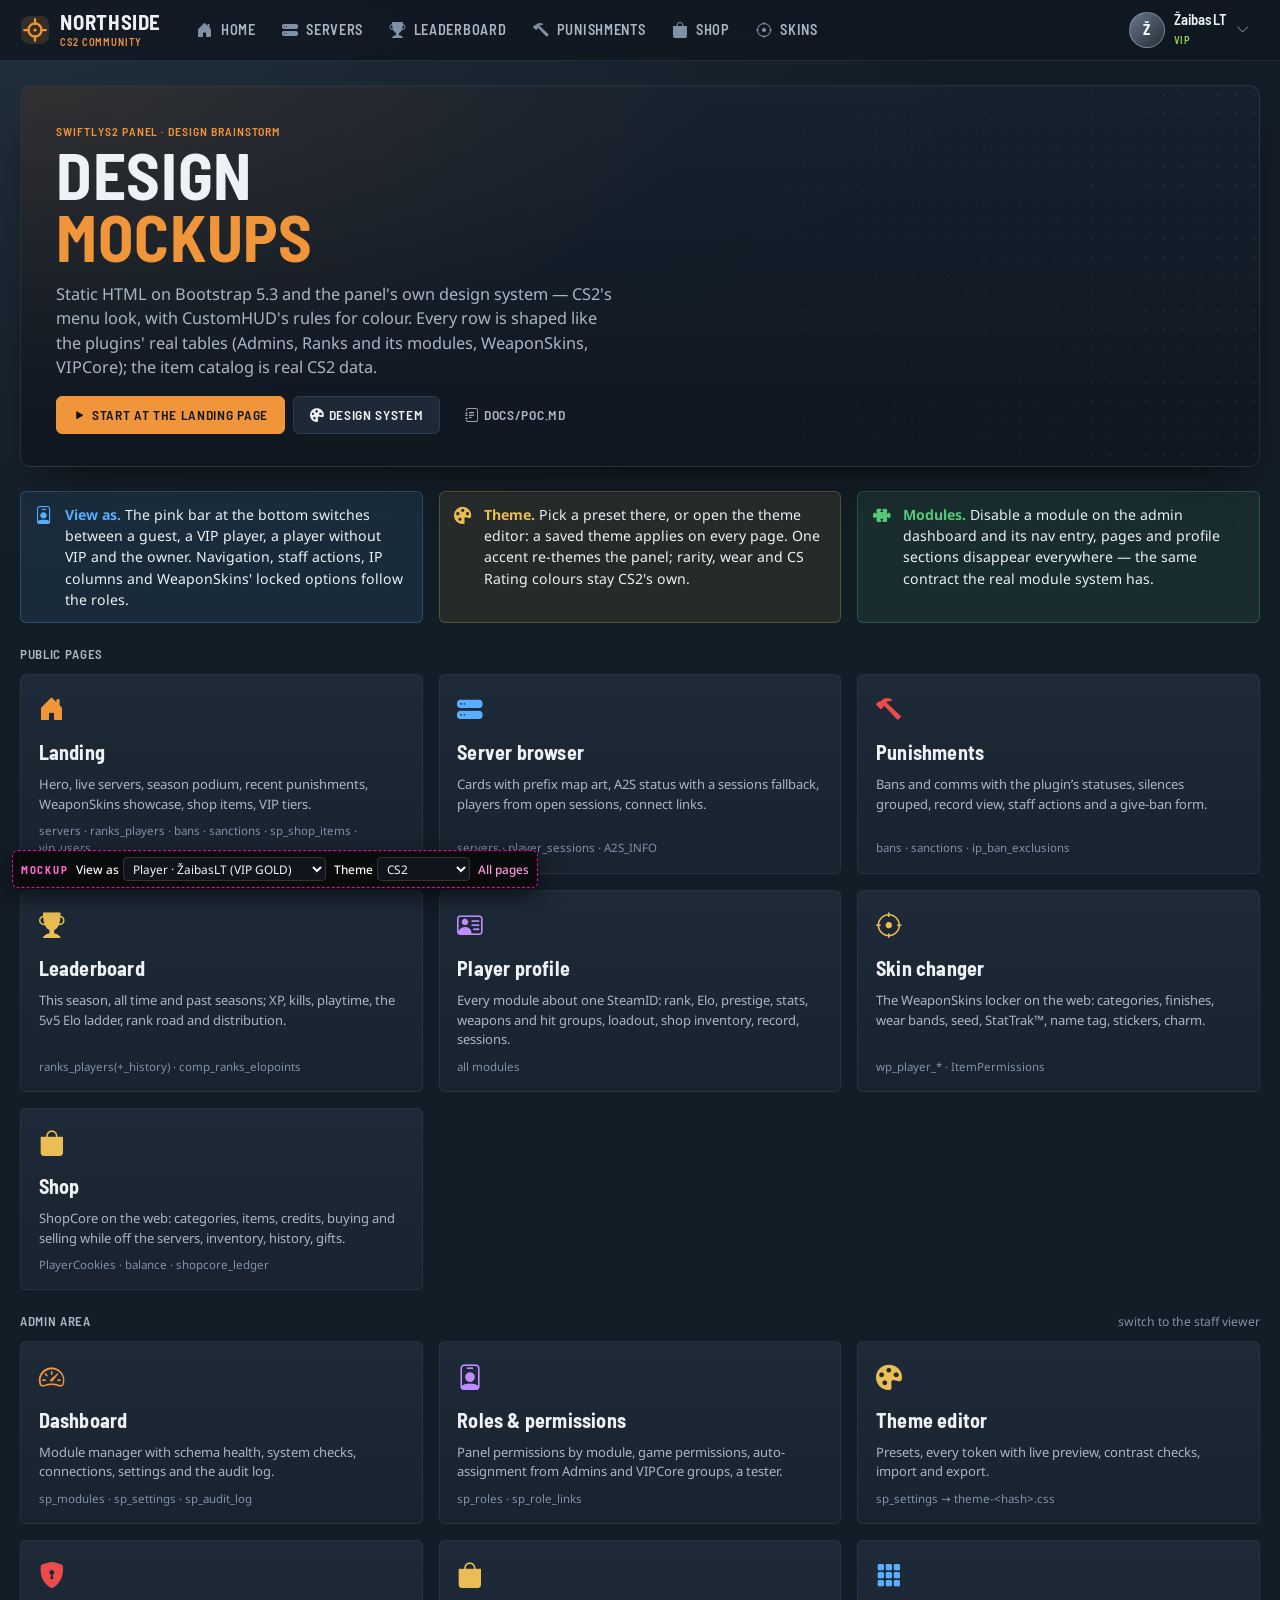
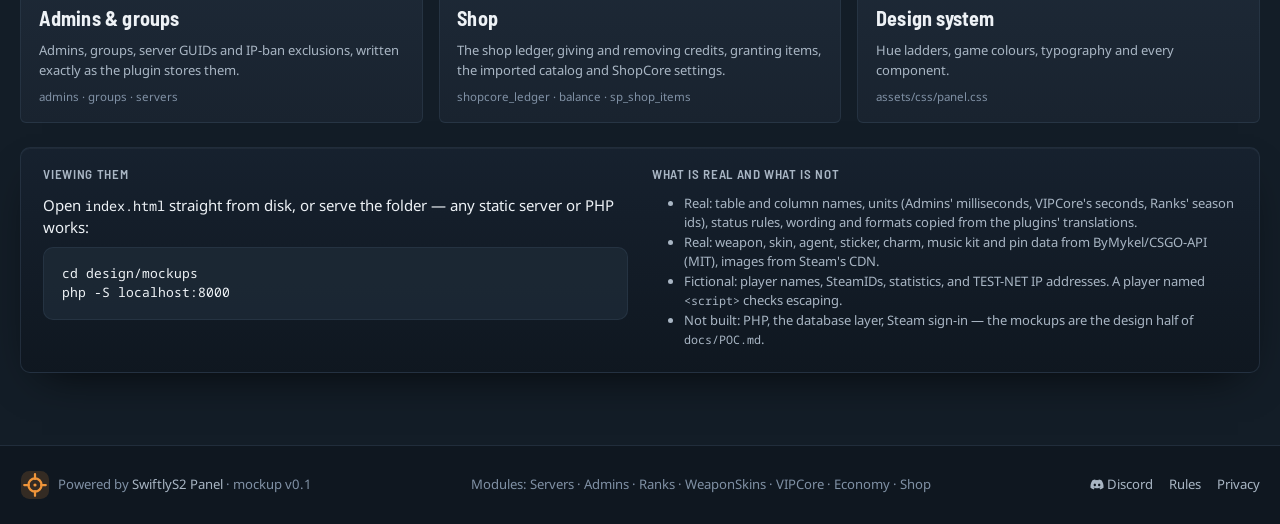
==== design/mockups/index.html @ b74ea163 "feat: Initial design mockup" ====
<!doctype html>
<html lang="en" data-bs-theme="dark">
<head>
  <meta charset="utf-8">
  <meta name="viewport" content="width=device-width, initial-scale=1">
  <title>SwiftlyS2 Panel · design mockups</title>
  <link rel="stylesheet" href="assets/vendor/bootstrap/bootstrap.min.css">
  <link rel="stylesheet" href="assets/vendor/bootstrap-icons/bootstrap-icons.min.css">
  <link rel="stylesheet" href="assets/css/fonts.css">
  <link rel="stylesheet" href="assets/css/panel.css">
  <script src="assets/js/sample-data.js"></script>
  <script src="assets/js/panel.js"></script>
  <style>
    .page-card { display: flex; flex-direction: column; gap: .5rem; height: 100%; padding: 1rem 1.1rem; text-align: left; cursor: pointer; }
    .page-card .bi-lg { font-size: 1.6rem; color: var(--hue); }
    .page-card .src { margin-top: auto; }
  </style>
</head>
<body>
<div id="sp-top"></div>

<main class="sp-container py-4">
  <section class="sp-hero mb-4">
    <span class="sp-eyebrow">SwiftlyS2 Panel · design brainstorm</span>
    <h1 class="sp-hero-title">Design<br><span class="accent">mockups</span></h1>
    <p class="sp-hero-lead">Static HTML on Bootstrap 5.3 and the panel's own design system — CS2's menu look, with CustomHUD's rules for colour.
      Every row is shaped like the plugins' real tables (Admins, Ranks and its modules, WeaponSkins, VIPCore); the item catalog is real CS2 data.</p>
    <div class="d-flex flex-wrap gap-2 mt-3">
      <a class="btn btn-solid" href="landing.html"><i class="bi bi-play-fill me-1"></i>Start at the landing page</a>
      <a class="btn btn-sp" href="design-system.html"><i class="bi bi-palette-fill me-1"></i>Design system</a>
      <a class="btn btn-ghost" href="../../docs/POC.md"><i class="bi bi-journal-text me-1"></i>docs/POC.md</a>
    </div>
  </section>

  <div class="row g-3 mb-4">
    <div class="col-lg-4"><div class="sp-callout h-100"><i class="bi bi-person-badge"></i><div><strong>View as.</strong> The pink bar at the bottom switches between a guest, a VIP player,
      a player without VIP and the owner. Navigation, staff actions, IP columns and WeaponSkins' locked options follow the roles.</div></div></div>
    <div class="col-lg-4"><div class="sp-callout tone-gold h-100"><i class="bi bi-palette-fill"></i><div><strong>Theme.</strong> Pick a preset there, or open the theme editor:
      a saved theme applies on every page. One accent re-themes the panel; rarity, wear and CS Rating colours stay CS2's own.</div></div></div>
    <div class="col-lg-4"><div class="sp-callout tone-success h-100"><i class="bi bi-puzzle-fill"></i><div><strong>Modules.</strong> Disable a module on the admin dashboard and its nav entry,
      pages and profile sections disappear everywhere — the same contract the real module system has.</div></div></div>
  </div>

  <h2 class="sp-section-title">Public pages</h2>
  <div class="row g-3 mb-4" id="public"></div>
  <h2 class="sp-section-title">Admin area <small>switch to the staff viewer</small></h2>
  <div class="row g-3 mb-4" id="admin"></div>

  <section class="sp-shell">
    <div class="sp-shell-body row g-4">
      <div class="col-lg-6"><h2 class="sp-section-title">Viewing them</h2>
        <p class="mb-2">Open <span class="mono">index.html</span> straight from disk, or serve the folder — any static server or PHP works:</p>
        <div class="sp-panel mono fs-7">cd design/mockups<br>php -S localhost:8000</div></div>
      <div class="col-lg-6"><h2 class="sp-section-title">What is real and what is not</h2>
        <ul class="fs-7 text-muted2 mb-0">
          <li>Real: table and column names, units (Admins' milliseconds, VIPCore's seconds, Ranks' season ids), status rules, wording and formats copied from the plugins' translations.</li>
          <li>Real: weapon, skin, agent, sticker, charm, music kit and pin data from ByMykel/CSGO-API (MIT), images from Steam's CDN.</li>
          <li>Fictional: player names, SteamIDs, statistics, and TEST-NET IP addresses. A player named <span class="mono">&lt;script&gt;</span> checks escaping.</li>
          <li>Not built: PHP, the database layer, Steam sign-in — the mockups are the design half of <span class="mono">docs/POC.md</span>.</li>
        </ul></div>
    </div>
  </section>
</main>

<div id="sp-foot"></div>
<script src="assets/vendor/bootstrap/bootstrap.bundle.min.js"></script>
<script>
(() => {
  SP.layout('');
  const { html, mount } = SP;
  const card = ([href, icon, tone, title, text, src]) => html`<div class="col-md-6 col-xl-4"><a class="sp-tile page-card ${tone}" href="${href}">
    <i class="bi bi-${icon} bi-lg"></i><span class="sp-display fs-5">${title}</span><span class="fs-7 text-muted2">${text}</span>
    <span class="src fs-8 text-faint">${src}</span></a></div>`;
  mount('#public', [
    ['landing.html', 'house-door-fill', 'tone-accent', 'Landing', 'Hero, live servers, season podium, recent punishments, WeaponSkins showcase, shop items, VIP tiers.', 'servers · ranks_players · bans · sanctions · sp_shop_items · vip_users'],
    ['servers.html', 'hdd-stack-fill', 'tone-info', 'Server browser', 'Cards with prefix map art, A2S status with a sessions fallback, players from open sessions, connect links.', 'servers · player_sessions · A2S_INFO'],
    ['punishments.html', 'hammer', 'tone-danger', 'Punishments', 'Bans and comms with the plugin\u2019s statuses, silences grouped, record view, staff actions and a give-ban form.', 'bans · sanctions · ip_ban_exclusions'],
    ['leaderboard.html', 'trophy-fill', 'tone-gold', 'Leaderboard', 'This season, all time and past seasons; XP, kills, playtime, the 5v5 Elo ladder, rank road and distribution.', 'ranks_players(+_history) · comp_ranks_elopoints'],
    ['profile.html', 'person-vcard', 'tone-legend', 'Player profile', 'Every module about one SteamID: rank, Elo, prestige, stats, weapons and hit groups, loadout, shop inventory, record, sessions.', 'all modules'],
    ['skins.html', 'crosshair', 'tone-t', 'Skin changer', 'The WeaponSkins locker on the web: categories, finishes, wear bands, seed, StatTrak™, name tag, stickers, charm.', 'wp_player_* · ItemPermissions'],
    ['shop.html', 'bag-fill', 'tone-gold', 'Shop', 'ShopCore on the web: categories, items, credits, buying and selling while off the servers, inventory, history, gifts.', 'PlayerCookies · balance · shopcore_ledger'],
  ].map(card));
  mount('#admin', [
    ['admin.html', 'speedometer2', 'tone-accent', 'Dashboard', 'Module manager with schema health, system checks, connections, settings and the audit log.', 'sp_modules · sp_settings · sp_audit_log'],
    ['admin-roles.html', 'person-badge', 'tone-legend', 'Roles & permissions', 'Panel permissions by module, game permissions, auto-assignment from Admins and VIPCore groups, a tester.', 'sp_roles · sp_role_links'],
    ['admin-theme.html', 'palette-fill', 'tone-gold', 'Theme editor', 'Presets, every token with live preview, contrast checks, import and export.', 'sp_settings → theme-<hash>.css'],
    ['admin-admins.html', 'shield-lock-fill', 'tone-danger', 'Admins & groups', 'Admins, groups, server GUIDs and IP-ban exclusions, written exactly as the plugin stores them.', 'admins · groups · servers'],
    ['admin-shop.html', 'bag-fill', 'tone-gold', 'Shop', 'The shop ledger, giving and removing credits, granting items, the imported catalog and ShopCore settings.', 'shopcore_ledger · balance · sp_shop_items'],
    ['design-system.html', 'grid-3x3-gap-fill', 'tone-info', 'Design system', 'Hue ladders, game colours, typography and every component.', 'assets/css/panel.css'],
  ].map(card));
})();
</script>
</body>
</html>
---- design/mockups/assets/css/fonts.css ----
/* Self-hosted OFL fonts (licences beside the files). latin + latin-ext only: player names need ą č ę ė į š ų ū ž.
   Noto Sans is the text face CS2's own menus use; Barlow Semi Condensed stands in for its Stratum2. */

@font-face {
  font-family: "Noto Sans Variable";
  font-style: normal;
  font-display: swap;
  font-weight: 100 900;
  src: url("../fonts/noto-sans/noto-sans-latin-ext-wght-normal.woff2") format("woff2-variations");
  unicode-range: U+0100-02BA, U+02BD-02C5, U+02C7-02CC, U+02CE-02D7, U+02DD-02FF, U+0304, U+0308, U+0329, U+1D00-1DBF, U+1E00-1E9F, U+1EF2-1EFF, U+2020, U+20A0-20AB, U+20AD-20C0, U+2113, U+2C60-2C7F, U+A720-A7FF;
}
@font-face {
  font-family: "Noto Sans Variable";
  font-style: normal;
  font-display: swap;
  font-weight: 100 900;
  src: url("../fonts/noto-sans/noto-sans-latin-wght-normal.woff2") format("woff2-variations");
  unicode-range: U+0000-00FF, U+0131, U+0152-0153, U+02BB-02BC, U+02C6, U+02DA, U+02DC, U+0304, U+0308, U+0329, U+2000-206F, U+20AC, U+2122, U+2191, U+2193, U+2212, U+2215, U+FEFF, U+FFFD;
}

@font-face {
  font-family: "Noto Sans Mono Variable";
  font-style: normal;
  font-display: swap;
  font-weight: 100 900;
  src: url("../fonts/noto-sans-mono/noto-sans-mono-latin-ext-wght-normal.woff2") format("woff2-variations");
  unicode-range: U+0100-02BA, U+02BD-02C5, U+02C7-02CC, U+02CE-02D7, U+02DD-02FF, U+0304, U+0308, U+0329, U+1D00-1DBF, U+1E00-1E9F, U+1EF2-1EFF, U+2020, U+20A0-20AB, U+20AD-20C0, U+2113, U+2C60-2C7F, U+A720-A7FF;
}
@font-face {
  font-family: "Noto Sans Mono Variable";
  font-style: normal;
  font-display: swap;
  font-weight: 100 900;
  src: url("../fonts/noto-sans-mono/noto-sans-mono-latin-wght-normal.woff2") format("woff2-variations");
  unicode-range: U+0000-00FF, U+0131, U+0152-0153, U+02BB-02BC, U+02C6, U+02DA, U+02DC, U+0304, U+0308, U+0329, U+2000-206F, U+20AC, U+2122, U+2191, U+2193, U+2212, U+2215, U+FEFF, U+FFFD;
}

@font-face {
  font-family: "Barlow Semi Condensed";
  font-style: normal;
  font-display: swap;
  font-weight: 500;
  src: url("../fonts/barlow-semi-condensed/barlow-semi-condensed-latin-ext-500-normal.woff2") format("woff2");
  unicode-range: U+0100-02BA, U+02BD-02C5, U+02C7-02CC, U+02CE-02D7, U+02DD-02FF, U+0304, U+0308, U+0329, U+1D00-1DBF, U+1E00-1E9F, U+1EF2-1EFF, U+2020, U+20A0-20AB, U+20AD-20C0, U+2113, U+2C60-2C7F, U+A720-A7FF;
}
@font-face {
  font-family: "Barlow Semi Condensed";
  font-style: normal;
  font-display: swap;
  font-weight: 500;
  src: url("../fonts/barlow-semi-condensed/barlow-semi-condensed-latin-500-normal.woff2") format("woff2");
  unicode-range: U+0000-00FF, U+0131, U+0152-0153, U+02BB-02BC, U+02C6, U+02DA, U+02DC, U+0304, U+0308, U+0329, U+2000-206F, U+20AC, U+2122, U+2191, U+2193, U+2212, U+2215, U+FEFF, U+FFFD;
}
@font-face {
  font-family: "Barlow Semi Condensed";
  font-style: normal;
  font-display: swap;
  font-weight: 600;
  src: url("../fonts/barlow-semi-condensed/barlow-semi-condensed-latin-ext-600-normal.woff2") format("woff2");
  unicode-range: U+0100-02BA, U+02BD-02C5, U+02C7-02CC, U+02CE-02D7, U+02DD-02FF, U+0304, U+0308, U+0329, U+1D00-1DBF, U+1E00-1E9F, U+1EF2-1EFF, U+2020, U+20A0-20AB, U+20AD-20C0, U+2113, U+2C60-2C7F, U+A720-A7FF;
}
@font-face {
  font-family: "Barlow Semi Condensed";
  font-style: normal;
  font-display: swap;
  font-weight: 600;
  src: url("../fonts/barlow-semi-condensed/barlow-semi-condensed-latin-600-normal.woff2") format("woff2");
  unicode-range: U+0000-00FF, U+0131, U+0152-0153, U+02BB-02BC, U+02C6, U+02DA, U+02DC, U+0304, U+0308, U+0329, U+2000-206F, U+20AC, U+2122, U+2191, U+2193, U+2212, U+2215, U+FEFF, U+FFFD;
}
@font-face {
  font-family: "Barlow Semi Condensed";
  font-style: normal;
  font-display: swap;
  font-weight: 700;
  src: url("../fonts/barlow-semi-condensed/barlow-semi-condensed-latin-ext-700-normal.woff2") format("woff2");
  unicode-range: U+0100-02BA, U+02BD-02C5, U+02C7-02CC, U+02CE-02D7, U+02DD-02FF, U+0304, U+0308, U+0329, U+1D00-1DBF, U+1E00-1E9F, U+1EF2-1EFF, U+2020, U+20A0-20AB, U+20AD-20C0, U+2113, U+2C60-2C7F, U+A720-A7FF;
}
@font-face {
  font-family: "Barlow Semi Condensed";
  font-style: normal;
  font-display: swap;
  font-weight: 700;
  src: url("../fonts/barlow-semi-condensed/barlow-semi-condensed-latin-700-normal.woff2") format("woff2");
  unicode-range: U+0000-00FF, U+0131, U+0152-0153, U+02BB-02BC, U+02C6, U+02DA, U+02DC, U+0304, U+0308, U+0329, U+2000-206F, U+20AC, U+2122, U+2191, U+2193, U+2212, U+2215, U+FEFF, U+FFFD;
}
@font-face {
  font-family: "Barlow Semi Condensed";
  font-style: italic;
  font-display: swap;
  font-weight: 700;
  src: url("../fonts/barlow-semi-condensed/barlow-semi-condensed-latin-ext-700-italic.woff2") format("woff2");
  unicode-range: U+0100-02BA, U+02BD-02C5, U+02C7-02CC, U+02CE-02D7, U+02DD-02FF, U+0304, U+0308, U+0329, U+1D00-1DBF, U+1E00-1E9F, U+1EF2-1EFF, U+2020, U+20A0-20AB, U+20AD-20C0, U+2113, U+2C60-2C7F, U+A720-A7FF;
}
@font-face {
  font-family: "Barlow Semi Condensed";
  font-style: italic;
  font-display: swap;
  font-weight: 700;
  src: url("../fonts/barlow-semi-condensed/barlow-semi-condensed-latin-700-italic.woff2") format("woff2");
  unicode-range: U+0000-00FF, U+0131, U+0152-0153, U+02BB-02BC, U+02C6, U+02DA, U+02DC, U+0304, U+0308, U+0329, U+2000-206F, U+20AC, U+2122, U+2191, U+2193, U+2212, U+2215, U+FEFF, U+FFFD;
}
---- design/mockups/assets/css/panel.css ----
/*
 * SwiftlyS2 Panel - design system.
 *
 * CS2's main-menu look on the web: slate-blue surfaces, white-on-dark text, softly rounded corners,
 * uppercase only where CS2 uses it (titles, tabs, buttons, tags). Default colours are CS2's own, read
 * from its Panorama stylesheet (csgostyles: backgroundGradient, item tiles, team, rarity, CS Rating);
 * the structure - one accent, one job per hue, fills that stay dim - is CustomHUD's.
 * The theme editor writes ONLY the "hue" and "surface" tokens below; every ladder step
 * (Half / Dim / Soft / Wash / Fade) is derived with color-mix(), so one colour re-themes the panel.
 * Components draw from a local --hue, which tone classes (.tone-*, .r-1..10) set.
 */

/* =========================================================================================
   1. Tokens
   ========================================================================================= */
:root {
  color-scheme: dark;

  /* Hues. Accent = interaction (selection, the active entry, your own pick). */
  --sp-accent: #f0953a;        /* Counter-Strike orange */
  --sp-accent-strong: #ffbd7a;
  --sp-on-accent: #10171f;
  --sp-gold: #eabe54;          /* values, prices, the leader */
  --sp-gold-deep: #c99a3a;
  --sp-info: #5aaeff;          /* counters, share meters */
  --sp-info-strong: #8cc4ff;
  --sp-success: #57c97a;
  --sp-success-strong: #8fe0a8;
  --sp-caution: #f2d43a;
  --sp-danger: #eb4b4b;
  --sp-danger-strong: #ff8f8f;
  --sp-ct: #96c8fa;            /* CS2 ct-color */
  --sp-t: #eabe54;             /* CS2 t-color */
  --sp-legend: #c08cff;        /* a tier above gold */

  /* Surfaces: CS2's slate blue - its menu gradient #14202b-#1e2d3d and item tiles #1e2a38-#19232f. */
  --sp-bg: #131d27;
  --sp-surface: #0f1720;
  --sp-surface-raised: #172230;
  --sp-surface-row: #1d2936;
  --sp-surface-hover: #263649;
  --sp-edge: #2e3d4e;
  --sp-tile: #1e2a38;
  --sp-tile-deep: #19232f;
  --sp-tile-hover: #27364a;
  --sp-shell-opacity: 88%;

  /* Text. Ink is dark text on a solid hue. */
  --sp-text: #eef2f6;
  --sp-text-muted: #a9b6c4;
  --sp-text-faint: #8091a5;
  --sp-text-ink: #10171f;

  /* Game data - CS2's own colours. Editable, but presets never change them. */
  --sp-rarity-1: #b0c3d9;  --sp-rarity-2: #5e98d9;  --sp-rarity-3: #4b69ff;  --sp-rarity-4: #8847ff;
  --sp-rarity-5: #d32ce6;  --sp-rarity-6: #eb4b4b;  --sp-rarity-7: #e4ae39;  --sp-rarity-8: #cf6a32;
  --sp-rarity-9: #ffd700;  --sp-rarity-10: #4c9952;
  --sp-wear-fn: #3fdc5a;  --sp-wear-mw: #a6dfa6;  --sp-wear-ft: #f2d43a;  --sp-wear-ww: #f5973a;  --sp-wear-bs: #ff7a72;
  --sp-rating-0: #b0c3d9;  --sp-rating-1: #8cc6ff;  --sp-rating-2: #6a7dff;  --sp-rating-3: #c166ff;
  --sp-rating-4: #f03cff;  --sp-rating-5: #eb4b4b;  --sp-rating-6: #ffd700;
  --sp-level-1: #eeeeee;  --sp-level-2: #1ce400;  --sp-level-4: #ffc800;  --sp-level-8: #ff6309;  --sp-level-10: #fe1f00;
  --sp-map-awp: #10495a;  --sp-map-awp-deep: #0b141d;  --sp-map-aim: #5a1a1a;  --sp-map-aim-deep: #120b0d;
  --sp-map-surf: #3a1f63; --sp-map-surf-deep: #0d0b14;  --sp-map-other: #4a3215; --sp-map-other-deep: #0e0c0a;

  /* Shape, type, motion. The theme editor's radius slider moves --sp-radius and --sp-radius-lg; the rest follow. */
  --sp-radius: 6px;
  --sp-radius-lg: 10px;
  --sp-radius-sm: calc(var(--sp-radius) * .67);
  --sp-radius-pill: calc(var(--sp-radius) * 99);
  /* CS2 sets its UI text in Noto Sans; Barlow Semi Condensed stands in for Stratum2, which is not redistributable. */
  --sp-font-body: "Noto Sans Variable", "Noto Sans", system-ui, -apple-system, "Segoe UI", Roboto, Arial, sans-serif;
  --sp-font-display: "Barlow Semi Condensed", "Noto Sans Variable", "Arial Narrow", system-ui, sans-serif;
  --sp-font-mono: "Noto Sans Mono Variable", ui-monospace, SFMono-Regular, Menlo, Consolas, monospace;
  --sp-track-caps: .05em;
  --sp-track-title: .01em;
  --sp-fast: 120ms;
  --sp-med: 180ms;
  --sp-ease: cubic-bezier(.2, .7, .2, 1);
  --sp-bg-image: none;

  /* Derived accent ladder (CustomHUD's step names). */
  --sp-accent-half: color-mix(in srgb, var(--sp-accent) 50%, transparent);
  --sp-accent-dim: color-mix(in srgb, var(--sp-accent) 35%, transparent);
  --sp-accent-soft: color-mix(in srgb, var(--sp-accent) 18%, transparent);
  --sp-accent-wash: color-mix(in srgb, var(--sp-accent) 8%, transparent);
  --sp-accent-fade: color-mix(in srgb, var(--sp-accent) 0%, transparent);
  --sp-edge-soft: color-mix(in srgb, var(--sp-edge) 60%, transparent);
  --sp-hover-wash: color-mix(in srgb, var(--sp-text) 7%, transparent);
  --sp-bg-lift: color-mix(in srgb, var(--sp-bg) 86%, #7fa6cc);
  --sp-shadow-drop: 0 18px 44px -22px rgba(0, 0, 0, .85);
  --sp-shadow-soft: 0 12px 28px -16px rgba(0, 0, 0, .75);
  --sp-sheen: inset 0 1px 0 rgba(255, 255, 255, .04);
}

/* =========================================================================================
   2. Bootstrap bridge - Bootstrap 5.3 ships literal colours in several components; route them to tokens.
   ========================================================================================= */
:root,
[data-bs-theme="dark"] {
  --bs-body-font-family: var(--sp-font-body);
  --bs-body-font-size: .9375rem;
  --bs-body-bg: var(--sp-bg);
  --bs-body-color: var(--sp-text);
  --bs-emphasis-color: #fff;
  --bs-secondary-color: var(--sp-text-muted);
  --bs-tertiary-color: var(--sp-text-faint);
  --bs-secondary-bg: var(--sp-surface-row);
  --bs-tertiary-bg: var(--sp-surface-raised);
  --bs-border-color: var(--sp-edge);
  --bs-border-color-translucent: var(--sp-edge-soft);
  --bs-border-radius: var(--sp-radius);
  --bs-border-radius-sm: var(--sp-radius-sm);
  --bs-border-radius-lg: var(--sp-radius-lg);
  --bs-border-radius-xl: var(--sp-radius-lg);
  --bs-border-radius-xxl: var(--sp-radius-lg);
  --bs-border-radius-pill: var(--sp-radius-pill);
  --bs-link-color: var(--sp-accent);
  --bs-link-hover-color: var(--sp-accent-strong);
  --bs-focus-ring-color: var(--sp-accent-dim);
  --bs-heading-color: var(--sp-text);
  --bs-code-color: var(--sp-gold);
  --bs-highlight-bg: var(--sp-accent-soft);
  --bs-highlight-color: var(--sp-text);
}

a { color: var(--sp-accent); text-decoration: none; }
a:hover { color: var(--sp-accent-strong); }

.btn {
  --bs-btn-font-family: var(--sp-font-display);
  --bs-btn-font-weight: 600;
  --bs-btn-font-size: .85rem;
  --bs-btn-padding-y: .5rem;
  --bs-btn-padding-x: 1rem;
  --bs-btn-border-radius: var(--sp-radius);
  --bs-btn-disabled-opacity: .4;
  letter-spacing: var(--sp-track-caps);
  text-transform: uppercase;
  transition: background-color var(--sp-fast), border-color var(--sp-fast), color var(--sp-fast), box-shadow var(--sp-fast);
}
.btn:focus-visible { box-shadow: 0 0 0 .2rem var(--sp-accent-dim); }
.btn-sm { --bs-btn-padding-y: .3rem; --bs-btn-padding-x: .65rem; --bs-btn-font-size: .75rem; }
.btn-lg { --bs-btn-padding-y: .7rem; --bs-btn-padding-x: 1.4rem; --bs-btn-font-size: 1rem; }

/* Control: a button on a row surface in a hairline; hover lightens it, as CS2's buttons do. */
.btn-sp, .btn-secondary, .btn-outline-secondary, .btn-light, .btn-dark {
  --bs-btn-color: var(--sp-text);
  --bs-btn-bg: var(--sp-surface-row);
  --bs-btn-border-color: var(--sp-edge);
  --bs-btn-hover-color: var(--sp-text);
  --bs-btn-hover-bg: var(--sp-surface-hover);
  --bs-btn-hover-border-color: color-mix(in srgb, var(--sp-text) 22%, transparent);
  --bs-btn-active-color: var(--sp-text);
  --bs-btn-active-bg: var(--sp-surface-hover);
  --bs-btn-active-border-color: var(--sp-accent-half);
  --bs-btn-disabled-color: var(--sp-text-faint);
  --bs-btn-disabled-bg: var(--sp-surface-row);
  --bs-btn-disabled-border-color: var(--sp-edge);
}
/* Primary: tinted, never a full-strength fill under a label. */
.btn-primary, .btn-outline-primary, .btn-sp-primary {
  --bs-btn-color: var(--sp-accent-strong);
  --bs-btn-bg: var(--sp-accent-soft);
  --bs-btn-border-color: var(--sp-accent-half);
  --bs-btn-hover-color: #fff;
  --bs-btn-hover-bg: var(--sp-accent-dim);
  --bs-btn-hover-border-color: var(--sp-accent);
  --bs-btn-active-color: #fff;
  --bs-btn-active-bg: var(--sp-accent-half);
  --bs-btn-active-border-color: var(--sp-accent);
  --bs-btn-disabled-color: var(--sp-accent-half);
  --bs-btn-disabled-bg: var(--sp-accent-wash);
  --bs-btn-disabled-border-color: var(--sp-accent-dim);
}
/* Solid: the page's one main action - the hue itself with ink on it. */
.btn-solid {
  --bs-btn-color: var(--sp-on-accent);
  --bs-btn-bg: var(--sp-accent);
  --bs-btn-border-color: var(--sp-accent);
  --bs-btn-hover-color: var(--sp-on-accent);
  --bs-btn-hover-bg: var(--sp-accent-strong);
  --bs-btn-hover-border-color: var(--sp-accent-strong);
  --bs-btn-active-color: var(--sp-on-accent);
  --bs-btn-active-bg: var(--sp-accent);
  --bs-btn-active-border-color: var(--sp-accent);
  --bs-btn-disabled-color: var(--sp-on-accent);
  --bs-btn-disabled-bg: var(--sp-accent);
  --bs-btn-disabled-border-color: var(--sp-accent);
}
.btn-danger, .btn-outline-danger {
  --bs-btn-color: var(--sp-danger-strong);
  --bs-btn-bg: color-mix(in srgb, var(--sp-danger) 16%, transparent);
  --bs-btn-border-color: color-mix(in srgb, var(--sp-danger) 50%, transparent);
  --bs-btn-hover-color: #fff;
  --bs-btn-hover-bg: color-mix(in srgb, var(--sp-danger) 35%, transparent);
  --bs-btn-hover-border-color: var(--sp-danger);
  --bs-btn-active-color: #fff;
  --bs-btn-active-bg: color-mix(in srgb, var(--sp-danger) 50%, transparent);
  --bs-btn-active-border-color: var(--sp-danger);
}
.btn-success, .btn-outline-success {
  --bs-btn-color: var(--sp-success-strong);
  --bs-btn-bg: color-mix(in srgb, var(--sp-success) 14%, transparent);
  --bs-btn-border-color: color-mix(in srgb, var(--sp-success) 45%, transparent);
  --bs-btn-hover-color: #fff;
  --bs-btn-hover-bg: color-mix(in srgb, var(--sp-success) 32%, transparent);
  --bs-btn-hover-border-color: var(--sp-success);
  --bs-btn-active-color: #fff;
  --bs-btn-active-bg: color-mix(in srgb, var(--sp-success) 45%, transparent);
  --bs-btn-active-border-color: var(--sp-success);
}
.btn-ghost {
  --bs-btn-color: var(--sp-text-muted);
  --bs-btn-bg: transparent;
  --bs-btn-border-color: transparent;
  --bs-btn-hover-color: var(--sp-text);
  --bs-btn-hover-bg: var(--sp-surface-hover);
  --bs-btn-hover-border-color: transparent;
  --bs-btn-active-color: var(--sp-text);
  --bs-btn-active-bg: var(--sp-surface-hover);
  --bs-btn-active-border-color: transparent;
}
/* Steam's own sign-in colours: recognisable on every theme. */
.btn-steam {
  --bs-btn-color: #c7d5e0;
  --bs-btn-bg: #171a21;
  --bs-btn-border-color: #2a475e;
  --bs-btn-hover-color: #fff;
  --bs-btn-hover-bg: #1b2838;
  --bs-btn-hover-border-color: #66c0f4;
  --bs-btn-active-color: #fff;
  --bs-btn-active-bg: #1b2838;
  --bs-btn-active-border-color: #66c0f4;
}
.btn-icon { --bs-btn-padding-x: .55rem; }

.form-control, .form-select {
  background-color: var(--sp-surface);
  border-color: var(--sp-edge);
  color: var(--sp-text);
  border-radius: var(--sp-radius);
}
.form-control:focus, .form-select:focus {
  background-color: var(--sp-surface);
  color: var(--sp-text);
  border-color: var(--sp-accent-half);
  box-shadow: 0 0 0 .2rem var(--sp-accent-soft);
}
.form-control::placeholder { color: var(--sp-text-faint); }
.form-control:disabled, .form-select:disabled { background-color: var(--sp-surface-row); color: var(--sp-text-faint); }
.form-label, .col-form-label {
  font: 600 .8rem/1.3 var(--sp-font-body);
  color: var(--sp-text-muted);
}
.form-text { color: var(--sp-text-faint); font-size: .8rem; }
.input-group-text { background: var(--sp-surface-row); border-color: var(--sp-edge); color: var(--sp-text-muted); }
.form-check-input { background-color: var(--sp-surface); border-color: var(--sp-edge); }
.form-check-input:focus { border-color: var(--sp-accent-half); box-shadow: 0 0 0 .2rem var(--sp-accent-soft); }
.form-check-input:checked { background-color: var(--sp-accent); border-color: var(--sp-accent); }
.form-check-input:checked[type="checkbox"] {
  --bs-form-check-bg-image: url("data:image/svg+xml,%3csvg xmlns='http://www.w3.org/2000/svg' viewBox='0 0 20 20'%3e%3cpath fill='none' stroke='%2304110f' stroke-linecap='round' stroke-linejoin='round' stroke-width='3' d='m6 10 3 3 6-6'/%3e%3c/svg%3e");
}
/* The knob is a gradient rather than Bootstrap's SVG so it can follow --sp-on-accent. */
.form-switch .form-check-input,
.form-switch .form-check-input:focus {
  --bs-form-switch-bg: radial-gradient(circle, var(--sp-text-faint) 62%, transparent 66%);
  background-size: .78em .78em;
  background-position: .12em center;
}
.form-switch .form-check-input:checked {
  --bs-form-switch-bg: radial-gradient(circle, var(--sp-on-accent) 62%, transparent 66%);
  background-position: calc(100% - .12em) center;
}
.form-range::-webkit-slider-thumb { background: var(--sp-accent); }
.form-range::-moz-range-thumb { background: var(--sp-accent); }
.form-range::-webkit-slider-runnable-track { background: var(--sp-surface-row); }
.form-range::-moz-range-track { background: var(--sp-surface-row); }
.form-control-color { padding: .25rem; width: 3rem; }

.table {
  --bs-table-bg: transparent;
  --bs-table-color: var(--sp-text);
  --bs-table-border-color: var(--sp-edge);
  --bs-table-hover-bg: var(--sp-surface-hover);
  --bs-table-hover-color: var(--sp-text);
  --bs-table-striped-bg: var(--sp-accent-wash);
}

.dropdown-menu {
  --bs-dropdown-bg: var(--sp-surface-raised);
  --bs-dropdown-border-color: var(--sp-edge);
  --bs-dropdown-color: var(--sp-text);
  --bs-dropdown-link-color: var(--sp-text-muted);
  --bs-dropdown-link-hover-color: var(--sp-text);
  --bs-dropdown-link-hover-bg: var(--sp-surface-hover);
  --bs-dropdown-link-active-color: var(--sp-accent-strong);
  --bs-dropdown-link-active-bg: var(--sp-accent-soft);
  --bs-dropdown-divider-bg: var(--sp-edge);
  --bs-dropdown-header-color: var(--sp-text-faint);
  --bs-dropdown-border-radius: var(--sp-radius-lg);
  --bs-dropdown-item-border-radius: var(--sp-radius);
  --bs-dropdown-padding-x: .3rem;
  box-shadow: var(--sp-shadow-drop);
}
.dropdown-header { font: 600 .7rem var(--sp-font-display); letter-spacing: var(--sp-track-caps); text-transform: uppercase; }

.modal {
  --bs-modal-bg: var(--sp-surface-raised);
  --bs-modal-border-color: var(--sp-edge-soft);
  --bs-modal-header-border-color: var(--sp-edge);
  --bs-modal-footer-border-color: var(--sp-edge);
  --bs-modal-border-radius: var(--sp-radius-lg);
  --bs-modal-inner-border-radius: calc(var(--sp-radius-lg) - 1px);
  --bs-backdrop-opacity: .72;
}
.modal-content {
  background: linear-gradient(180deg, var(--sp-surface-raised), var(--sp-surface));
  box-shadow: var(--sp-shadow-drop), var(--sp-sheen);
}
.offcanvas {
  --bs-offcanvas-bg: var(--sp-surface-raised);
  --bs-offcanvas-border-color: var(--sp-edge);
  --bs-offcanvas-color: var(--sp-text);
}
.tooltip {
  --bs-tooltip-bg: var(--sp-surface);
  --bs-tooltip-color: var(--sp-text);
  --bs-tooltip-border-radius: var(--sp-radius);
  --bs-tooltip-font-size: .8rem;
}
.tooltip-inner { border: 1px solid var(--sp-edge); box-shadow: var(--sp-shadow-drop); }
.popover {
  --bs-popover-bg: var(--sp-surface-raised);
  --bs-popover-border-color: var(--sp-edge);
  --bs-popover-header-bg: var(--sp-surface-row);
  --bs-popover-header-color: var(--sp-text);
  --bs-popover-body-color: var(--sp-text);
}
.pagination {
  --bs-pagination-bg: var(--sp-surface-row);
  --bs-pagination-border-color: var(--sp-edge);
  --bs-pagination-color: var(--sp-text-muted);
  --bs-pagination-hover-bg: var(--sp-surface-hover);
  --bs-pagination-hover-color: var(--sp-text);
  --bs-pagination-hover-border-color: var(--sp-accent-half);
  --bs-pagination-focus-bg: var(--sp-surface-hover);
  --bs-pagination-focus-color: var(--sp-text);
  --bs-pagination-focus-box-shadow: 0 0 0 .2rem var(--sp-accent-soft);
  --bs-pagination-active-bg: var(--sp-accent-soft);
  --bs-pagination-active-border-color: var(--sp-accent);
  --bs-pagination-active-color: var(--sp-accent-strong);
  --bs-pagination-disabled-bg: var(--sp-surface);
  --bs-pagination-disabled-color: var(--sp-text-faint);
  --bs-pagination-disabled-border-color: var(--sp-edge);
  --bs-pagination-border-radius: var(--sp-radius);
  font: 600 .85rem var(--sp-font-display);
}
.progress {
  --bs-progress-bg: color-mix(in srgb, var(--hue, var(--sp-accent)) 18%, transparent);
  --bs-progress-bar-bg: var(--hue, var(--sp-accent));
  --bs-progress-height: 6px;
  --bs-progress-border-radius: var(--sp-radius-pill);
}
.list-group {
  --bs-list-group-bg: var(--sp-surface-row);
  --bs-list-group-border-color: var(--sp-edge);
  --bs-list-group-color: var(--sp-text);
  --bs-list-group-action-hover-bg: var(--sp-surface-hover);
  --bs-list-group-action-hover-color: var(--sp-text);
  --bs-list-group-active-bg: var(--sp-accent-soft);
  --bs-list-group-active-border-color: var(--sp-accent);
  --bs-list-group-active-color: var(--sp-accent-strong);
}
.card {
  --bs-card-bg: var(--sp-surface-raised);
  --bs-card-border-color: var(--sp-edge);
  --bs-card-cap-bg: var(--sp-surface-row);
  --bs-card-color: var(--sp-text);
}
.nav-tabs {
  --bs-nav-tabs-border-color: var(--sp-edge);
  --bs-nav-tabs-link-hover-border-color: var(--sp-edge) var(--sp-edge) transparent;
  --bs-nav-tabs-link-active-color: var(--sp-accent-strong);
  --bs-nav-tabs-link-active-bg: var(--sp-accent-wash);
  --bs-nav-tabs-link-active-border-color: var(--sp-accent-half) var(--sp-accent-half) transparent;
}
.nav-pills {
  --bs-nav-pills-link-active-bg: var(--sp-accent-soft);
  --bs-nav-pills-link-active-color: var(--sp-accent-strong);
}
.nav-link { color: var(--sp-text-muted); }
.nav-link:hover, .nav-link:focus { color: var(--sp-text); }
.btn-close:focus { box-shadow: 0 0 0 .2rem var(--sp-accent-soft); }

/* =========================================================================================
   3. Base
   ========================================================================================= */
html { scroll-behavior: smooth; }
body {
  min-height: 100vh;
  display: flex;
  flex-direction: column;
  background: var(--sp-bg);
  color: var(--sp-text);
  font-family: var(--sp-font-body);
  -webkit-font-smoothing: antialiased;
  -moz-osx-font-smoothing: grayscale;
}
/* The game world behind the menus: an optional image under a dark glaze, lit from the top left as CS2's menu is. */
body::before {
  content: "";
  position: fixed;
  inset: 0;
  z-index: -1;
  background:
    radial-gradient(1400px 820px at 0% 0%, var(--sp-bg-lift), transparent 70%),
    linear-gradient(180deg, color-mix(in srgb, var(--sp-bg) 78%, transparent), var(--sp-bg) 85%),
    var(--sp-bg-image) center / cover no-repeat,
    var(--sp-bg);
}
main { flex: 1 0 auto; }
::selection { background: var(--sp-accent-dim); color: #fff; }
:focus-visible { outline: 2px solid var(--sp-accent); outline-offset: 2px; }
* { scrollbar-width: thin; scrollbar-color: var(--sp-edge) transparent; }

h1, h2, h3, h4, h5, h6,
.sp-display {
  font-family: var(--sp-font-display);
  font-weight: 700;
  letter-spacing: var(--sp-track-title);
}
h1, h2 { text-transform: uppercase; }
.num { font-variant-numeric: tabular-nums; }
.mono { font-family: var(--sp-font-mono); font-size: .9em; }
.upper { text-transform: uppercase; letter-spacing: var(--sp-track-caps); }
.text-accent { color: var(--sp-accent) !important; }
.text-accent-strong { color: var(--sp-accent-strong) !important; }
.text-gold { color: var(--sp-gold) !important; }
.text-gold-deep { color: var(--sp-gold-deep) !important; }
.text-info2 { color: var(--sp-info) !important; }
.text-success2 { color: var(--sp-success) !important; }
.text-danger2 { color: var(--sp-danger) !important; }
.text-muted2 { color: var(--sp-text-muted) !important; }
.text-faint { color: var(--sp-text-faint) !important; }
.text-hue { color: var(--hue) !important; }
.bg-surface { background: var(--sp-surface) !important; }
.bg-row { background: var(--sp-surface-row) !important; }
.border-edge { border-color: var(--sp-edge) !important; }
.fs-7 { font-size: .8125rem; }
.fs-8 { font-size: .72rem; }
.lh-1 { line-height: 1; }
.min-w-0 { min-width: 0; }
.text-truncate-2 { display: -webkit-box; -webkit-line-clamp: 2; -webkit-box-orient: vertical; overflow: hidden; }
.sp-container { width: 100%; max-width: 1360px; margin: 0 auto; padding: 0 1.25rem; }
.sp-cols { display: grid; gap: .5rem; grid-template-columns: repeat(var(--n, 4), minmax(0, 1fr)); }

/* =========================================================================================
   4. Top bar and footer
   ========================================================================================= */
.sp-topbar {
  position: sticky;
  top: 0;
  z-index: 1030;
  background: color-mix(in srgb, var(--sp-surface) 82%, transparent);
  backdrop-filter: blur(12px) saturate(1.15);
  -webkit-backdrop-filter: blur(12px) saturate(1.15);
  border-bottom: 1px solid var(--sp-edge-soft);
}
.sp-topbar-inner { display: flex; align-items: stretch; gap: 1rem; height: 60px; }
.sp-topbar-inner > nav { display: flex; align-items: center; min-width: 0; }
.sp-brand { display: flex; align-items: center; gap: .65rem; color: var(--sp-text); padding-right: .5rem; }
.sp-brand:hover { color: var(--sp-text); }
.sp-brand-mark { width: 30px; height: 30px; flex-shrink: 0; }
.sp-brand-name { font: 700 1.3rem/1 var(--sp-font-display); letter-spacing: .03em; text-transform: uppercase; }
.sp-brand-sub { font: 600 .66rem/1 var(--sp-font-display); letter-spacing: .08em; text-transform: uppercase; color: var(--sp-accent); }
.sp-nav { display: flex; align-items: center; gap: .15rem; margin: 0; padding: 0; list-style: none; }
/* CS2 marks the open menu by colouring its label; the soft plate keeps it findable at a glance. */
.sp-navlink {
  display: flex;
  align-items: center;
  gap: .45rem;
  height: 38px;
  padding: 0 .75rem;
  border-radius: var(--sp-radius);
  color: var(--sp-text-muted);
  font: 600 .9rem/1 var(--sp-font-display);
  letter-spacing: var(--sp-track-caps);
  text-transform: uppercase;
  white-space: nowrap;
  transition: color var(--sp-fast), background-color var(--sp-fast);
}
.sp-navlink .bi { font-size: 1rem; color: var(--sp-text-faint); transition: color var(--sp-fast); }
.sp-navlink:hover { color: var(--sp-text); background: var(--sp-hover-wash); }
.sp-navlink:hover .bi { color: var(--sp-text); }
.sp-navlink.active { color: var(--sp-accent-strong); background: var(--sp-accent-wash); }
.sp-navlink.active .bi { color: var(--sp-accent); }
.sp-search { position: relative; align-self: center; width: 250px; }
.sp-search .bi { position: absolute; left: .8rem; top: 50%; transform: translateY(-50%); color: var(--sp-text-faint); }
.sp-search .form-control { padding-left: 2.2rem; height: 36px; font-size: .85rem; border-radius: var(--sp-radius-pill); background: color-mix(in srgb, var(--sp-surface) 70%, transparent); }
.sp-user { display: flex; align-items: center; gap: .55rem; padding: .25rem .65rem .25rem .3rem; border: 1px solid transparent; border-radius: var(--sp-radius-pill); color: var(--sp-text); }
.sp-user:hover { background: var(--sp-surface-hover); border-color: var(--sp-edge); color: var(--sp-text); }
.sp-user-name { font: 600 .92rem/1.1 var(--sp-font-display); letter-spacing: .01em; }
.sp-user-role { font: 600 .66rem/1 var(--sp-font-display); letter-spacing: var(--sp-track-caps); text-transform: uppercase; }

.sp-footer {
  margin-top: 3rem;
  border-top: 1px solid var(--sp-edge-soft);
  background: color-mix(in srgb, var(--sp-surface) 80%, transparent);
  color: var(--sp-text-faint);
  font-size: .82rem;
}
.sp-footer a { color: var(--sp-text-muted); }
.sp-footer a:hover { color: var(--sp-text); }

/* =========================================================================================
   5. Shell (CustomHUD's locker) - a dark glass panel over the slate page, like CS2's menu content area
   ========================================================================================= */
.sp-shell {
  position: relative;
  background: linear-gradient(180deg,
    color-mix(in srgb, var(--sp-surface-raised) var(--sp-shell-opacity), transparent),
    color-mix(in srgb, var(--sp-surface) var(--sp-shell-opacity), transparent));
  border: 1px solid var(--sp-edge-soft);
  border-radius: var(--sp-radius-lg);
  box-shadow: var(--sp-shadow-drop), var(--sp-sheen);
}
.sp-shell-head {
  display: flex;
  flex-wrap: wrap;
  align-items: flex-end;
  justify-content: space-between;
  gap: .75rem 1.5rem;
  padding: 1.1rem 1.4rem .85rem;
}
.sp-eyebrow {
  display: block;
  font: 600 .74rem/1.2 var(--sp-font-display);
  letter-spacing: .08em;
  text-transform: uppercase;
  color: var(--sp-accent);
}
.sp-title {
  margin: .2rem 0 0;
  font: 700 clamp(1.5rem, 1.1rem + 1.1vw, 2.05rem)/1.05 var(--sp-font-display);
  letter-spacing: var(--sp-track-title);
  text-transform: uppercase;
  color: var(--sp-text);
}
.sp-crumb { color: var(--sp-text-faint); font-weight: 600; }
.sp-crumb .bi { font-size: .8em; margin: 0 .25rem; }
.sp-rule { height: 1px; margin: 0 1.4rem; background: linear-gradient(90deg, var(--sp-edge), transparent 85%); }
.sp-shell-body { padding: 1.2rem 1.4rem 1.4rem; }
.sp-shell-foot {
  display: grid;
  grid-template-columns: 1fr auto 1fr;
  align-items: center;
  gap: .75rem;
  padding: .55rem .75rem;
  border-top: 1px solid var(--sp-edge-soft);
  border-radius: 0 0 var(--sp-radius-lg) var(--sp-radius-lg);
  background: color-mix(in srgb, var(--sp-surface) 60%, transparent);
}
.sp-hint { font: 600 .74rem/1.2 var(--sp-font-display); letter-spacing: var(--sp-track-caps); text-transform: uppercase; color: var(--sp-text-faint); text-align: center; }
.sp-section-title {
  display: flex;
  align-items: baseline;
  justify-content: space-between;
  gap: 1rem;
  margin: 0 0 .7rem;
  font: 600 .82rem/1.2 var(--sp-font-display);
  letter-spacing: var(--sp-track-caps);
  text-transform: uppercase;
  color: var(--sp-text-muted);
}
.sp-section-title small { font: 400 .76rem/1.2 var(--sp-font-body); letter-spacing: 0; text-transform: none; color: var(--sp-text-faint); }

/* Locker: sidebar + page. Entries read like CS2's sidebar: plain labels until hovered or chosen. */
.sp-locker { display: grid; grid-template-columns: 220px minmax(0, 1fr); gap: 1.25rem; align-items: start; }
.sp-side { display: flex; flex-direction: column; gap: .2rem; position: sticky; top: 76px; }
.sp-side-item {
  display: flex;
  align-items: center;
  gap: .7rem;
  width: 100%;
  padding: .55rem .75rem;
  background: transparent;
  border: 0;
  border-radius: var(--sp-radius);
  color: var(--sp-text-muted);
  font: 600 .95rem/1.15 var(--sp-font-display);
  letter-spacing: .01em;
  text-align: left;
  transition: background-color var(--sp-fast), color var(--sp-fast);
}
.sp-side-item .bi { font-size: 1rem; color: var(--sp-text-faint); transition: color var(--sp-fast); }
.sp-side-item:hover { background: var(--sp-hover-wash); color: var(--sp-text); }
.sp-side-item:hover .bi { color: var(--sp-text); }
.sp-side-item.active { background: var(--sp-accent-soft); color: var(--sp-accent-strong); }
.sp-side-item.active .bi { color: var(--sp-accent); }
.sp-side-item .count { margin-left: auto; font: 500 .75rem var(--sp-font-mono); color: var(--sp-text-faint); }
.sp-side-item.active .count { color: var(--sp-accent-strong); }
.sp-side-item.locked { opacity: .45; }
.sp-side-item.locked::after { content: "\F47A"; font-family: "bootstrap-icons"; margin-left: auto; font-size: .8rem; color: var(--sp-text-faint); }
.sp-side-sep { height: 1px; margin: .4rem 0; background: var(--sp-edge-soft); }
.sp-side-label { margin: .6rem 0 .2rem; padding: 0 .75rem; font: 600 .7rem var(--sp-font-display); letter-spacing: var(--sp-track-caps); text-transform: uppercase; color: var(--sp-text-faint); }

/* Tabs: uppercase labels on a faint plate, as CS2's; the open one takes the accent tint. */
.sp-tabs { display: flex; flex-wrap: wrap; gap: .35rem; }
.sp-tab {
  display: inline-flex;
  align-items: center;
  gap: .45rem;
  padding: .4rem .8rem;
  background: color-mix(in srgb, var(--sp-text) 5%, transparent);
  border: 1px solid transparent;
  border-radius: var(--sp-radius);
  color: var(--sp-text-muted);
  font: 600 .82rem/1.1 var(--sp-font-display);
  letter-spacing: var(--sp-track-caps);
  text-transform: uppercase;
  transition: background-color var(--sp-fast), color var(--sp-fast), border-color var(--sp-fast);
}
.sp-tab:hover { color: var(--sp-text); background: color-mix(in srgb, var(--sp-text) 10%, transparent); }
.sp-tab.active { background: var(--sp-accent-soft); border-color: var(--sp-accent-dim); color: var(--sp-accent-strong); }
.sp-tab .count { font: 500 .7rem var(--sp-font-mono); letter-spacing: 0; color: var(--sp-text-faint); }
.sp-tab.active .count { color: var(--sp-accent-strong); }
.sp-tab:disabled, .sp-tab.disabled { opacity: .4; pointer-events: none; }

/* =========================================================================================
   6. Surfaces: panel, tile, rows, tables
   ========================================================================================= */
.sp-panel {
  background: color-mix(in srgb, var(--sp-surface-row) 88%, transparent);
  border: 1px solid var(--sp-edge-soft);
  border-radius: var(--sp-radius-lg);
  padding: 1rem 1.1rem;
}
.sp-panel.wash { --hue: var(--sp-accent); background: linear-gradient(180deg, color-mix(in srgb, var(--hue) 9%, var(--sp-surface-row)), var(--sp-surface-row)); }
.sp-panel.featured {
  --hue: var(--sp-gold);
  border-color: color-mix(in srgb, var(--hue) 45%, transparent);
  background: radial-gradient(120% 90% at 50% 0%, color-mix(in srgb, var(--hue) 14%, transparent), transparent 70%), var(--sp-surface-row);
}
.sp-panel.team { border-color: color-mix(in srgb, var(--hue) 32%, transparent); background: linear-gradient(90deg, color-mix(in srgb, var(--hue) 13%, transparent), transparent 70%), var(--sp-surface-row); }
.sp-panel.empty { background: transparent; border-style: dashed; color: var(--sp-text-faint); text-align: center; }

/* Tile: a card in a grid, CS2's inventory tile. Hover lifts it; a chosen tile keeps an accent outline. */
.sp-tile {
  --hue: var(--sp-text-faint);
  position: relative;
  display: flex;
  flex-direction: column;
  min-width: 0;
  padding: .7rem .7rem .8rem;
  background: linear-gradient(180deg, var(--sp-tile), var(--sp-tile-deep));
  border: 1px solid var(--sp-edge-soft);
  border-radius: var(--sp-radius);
  color: var(--sp-text);
  text-align: center;
  overflow: hidden;
  isolation: isolate;
  cursor: pointer;
  transition: transform var(--sp-fast) var(--sp-ease), border-color var(--sp-fast), box-shadow var(--sp-fast), background-color var(--sp-fast);
}
.sp-tile:hover {
  color: var(--sp-text);
  border-color: color-mix(in srgb, var(--sp-text) 24%, transparent);
  box-shadow: var(--sp-shadow-soft);
  transform: translateY(-2px);
}
.sp-tile.static { cursor: default; }
.sp-tile.static:hover { transform: none; border-color: var(--sp-edge-soft); box-shadow: none; }
.sp-tile.chosen { box-shadow: inset 0 0 0 1px var(--sp-accent); border-color: var(--sp-accent); }
.sp-tile.chosen .sp-tile-name { color: var(--sp-accent-strong); }
/* The rarity glow rising from the foot, and a crisp rarity line (no shadow on thin bars). */
.sp-tile.rarity::before {
  content: "";
  position: absolute;
  inset: auto 0 0;
  height: 72%;
  z-index: -1;
  background: linear-gradient(0deg, color-mix(in srgb, var(--hue) 30%, transparent), transparent);
}
.sp-tile.rarity::after { content: ""; position: absolute; left: 0; right: 0; bottom: 0; height: 2px; background: var(--hue); }
.sp-tile-thumb { position: relative; display: grid; place-items: center; aspect-ratio: 16 / 10; margin: -.1rem 0 .45rem; }
/* Absolute, so a portrait image (an agent) is contained by the box instead of stretching the tile. */
.sp-tile-thumb img { position: absolute; inset: 0; margin: auto; max-width: 100%; max-height: 100%; object-fit: contain; filter: drop-shadow(0 10px 12px rgba(0, 0, 0, .6)); }
.sp-tile-type { font: 600 .68rem/1.2 var(--sp-font-display); letter-spacing: var(--sp-track-caps); text-transform: uppercase; color: var(--hue); }
.sp-tile-name { font: 600 .9rem/1.2 var(--sp-font-display); letter-spacing: .01em; overflow: hidden; text-overflow: ellipsis; white-space: nowrap; }
.sp-tile-value { font: 600 .82rem/1.2 var(--sp-font-display); letter-spacing: .02em; color: var(--sp-gold); margin-top: .15rem; overflow: hidden; text-overflow: ellipsis; white-space: nowrap; }
.sp-tile .sp-corner { position: absolute; top: .45rem; right: .45rem; z-index: 2; }
.sp-tile .sp-corner-l { position: absolute; top: .45rem; left: .45rem; z-index: 2; }
.sp-tile.locked { cursor: not-allowed; }
.sp-tile.locked > :not(.sp-lock) { opacity: .38; }
.sp-tile.locked:hover { transform: none; box-shadow: none; border-color: var(--sp-edge-soft); }
.sp-lock {
  position: absolute;
  inset: 0;
  z-index: 3;
  display: flex;
  flex-direction: column;
  align-items: center;
  justify-content: center;
  gap: .3rem;
  color: var(--sp-text-muted);
  font: 600 .7rem var(--sp-font-display);
  letter-spacing: var(--sp-track-caps);
  text-transform: uppercase;
}
.sp-lock .bi { font-size: 1.2rem; }
.sp-grid { display: grid; gap: .6rem; grid-template-columns: repeat(auto-fill, minmax(var(--min, 150px), 1fr)); }

/* Rows and tables: separate bars on the row surface; quiet column heads. */
.sp-table { width: 100%; border-collapse: separate; border-spacing: 0 3px; font-size: .9rem; }
.sp-table thead th {
  padding: .45rem .65rem;
  border: 0;
  font: 600 .72rem/1.2 var(--sp-font-display);
  letter-spacing: var(--sp-track-caps);
  text-transform: uppercase;
  color: var(--sp-text-faint);
  white-space: nowrap;
  text-align: left;
}
.sp-table thead th.sortable { cursor: pointer; }
.sp-table thead th.sortable:hover, .sp-table thead th.sorted { color: var(--sp-text); }
.sp-table thead th.sorted::after { content: " \25BE"; }
.sp-table tbody tr { background: color-mix(in srgb, var(--sp-surface-row) 92%, transparent); transition: background-color var(--sp-fast); }
.sp-table tbody td { padding: .55rem .65rem; vertical-align: middle; border: 0; }
.sp-table tbody td:first-child { border-radius: var(--sp-radius) 0 0 var(--sp-radius); }
.sp-table tbody td:last-child { border-radius: 0 var(--sp-radius) var(--sp-radius) 0; }
.sp-table.hover tbody tr:hover { background: var(--sp-surface-hover); cursor: pointer; }
.sp-table tbody tr.chosen { background: linear-gradient(90deg, var(--sp-accent-soft), color-mix(in srgb, var(--sp-surface-row) 92%, transparent) 70%); }
.sp-table tbody tr.muted td { color: var(--sp-text-faint); }
.sp-table .pos { width: 3.25rem; font: 700 1rem var(--sp-font-display); color: var(--sp-text-faint); font-variant-numeric: tabular-nums; }
.sp-table .r { text-align: right; font-variant-numeric: tabular-nums; }
.sp-table .c { text-align: center; }
.sp-table.compact tbody td { padding: .38rem .6rem; }
.sp-table-wrap { overflow-x: auto; margin: -3px 0; }

.sp-rows { display: flex; flex-direction: column; gap: 3px; }
.sp-row {
  display: flex;
  align-items: center;
  gap: .75rem;
  min-height: 46px;
  padding: .5rem .75rem;
  background: color-mix(in srgb, var(--sp-surface-row) 92%, transparent);
  border-radius: var(--sp-radius);
  color: var(--sp-text);
}
a.sp-row:hover, button.sp-row:hover, .sp-row.hover:hover { background: var(--sp-surface-hover); color: var(--sp-text); }
.sp-row.chosen, .sp-row.chosen:hover { background: linear-gradient(90deg, var(--sp-accent-soft), color-mix(in srgb, var(--sp-surface-row) 92%, transparent) 75%); box-shadow: inset 0 0 0 1px var(--sp-accent-dim); }
.sp-row .end { margin-left: auto; text-align: right; }
.sp-row-sub { display: block; font-size: .78rem; color: var(--sp-text-faint); }

/* Key/value field list (CustomHUD's inspect card fields). */
.sp-fields { display: grid; grid-template-columns: minmax(120px, 40%) 1fr; border-top: 1px solid var(--sp-edge-soft); }
.sp-fields > dt, .sp-fields > dd { margin: 0; padding: .55rem .25rem; border-bottom: 1px solid var(--sp-edge-soft); }
.sp-fields > dt { font: 500 .82rem/1.5 var(--sp-font-body); color: var(--sp-text-faint); }
.sp-fields > dd { color: var(--sp-text); overflow-wrap: anywhere; }

/* =========================================================================================
   7. Small parts
   ========================================================================================= */
/* Pills are soft: a Soft fill, a Dim edge and the hue as text, in sentence case. Only .solid is the hue itself. */
.sp-pill {
  --hue: var(--sp-text-muted);
  display: inline-flex;
  align-items: center;
  gap: .35rem;
  padding: .2rem .6rem;
  background: color-mix(in srgb, var(--hue) 14%, transparent);
  border: 1px solid color-mix(in srgb, var(--hue) 32%, transparent);
  border-radius: var(--sp-radius-pill);
  color: var(--hue);
  font: 600 .74rem/1.2 var(--sp-font-body);
  white-space: nowrap;
  vertical-align: middle;
}
.sp-pill.solid { background: var(--hue); border-color: var(--hue); color: var(--sp-text-ink); }
.sp-pill.lg { padding: .28rem .75rem; font-size: .8rem; }
.sp-pill .bi { font-size: .9em; }
.sp-dot { display: inline-block; width: 7px; height: 7px; border-radius: 50%; background: var(--hue, currentColor); flex-shrink: 0; }
.sp-dot.live { box-shadow: 0 0 0 3px color-mix(in srgb, var(--hue, currentColor) 25%, transparent); animation: sp-pulse 2.4s ease-in-out infinite; }
@keyframes sp-pulse { 50% { box-shadow: 0 0 0 5px color-mix(in srgb, var(--hue, currentColor) 0%, transparent); } }

/* Badge: a small boxed tag on its own ground, uppercase like CS2's, so it reads on any row. */
.sp-badge {
  --hue: var(--sp-text-muted);
  display: inline-flex;
  align-items: center;
  gap: .3rem;
  padding: .12rem .45rem;
  background: color-mix(in srgb, var(--hue) 10%, var(--sp-surface));
  border: 1px solid color-mix(in srgb, var(--hue) 45%, transparent);
  border-radius: var(--sp-radius-sm);
  color: var(--hue);
  font: 600 .68rem/1.2 var(--sp-font-display);
  letter-spacing: var(--sp-track-caps);
  text-transform: uppercase;
  white-space: nowrap;
  vertical-align: middle;
}

/* Chip: a control sized to its text (filters, permission tokens). */
.sp-chip {
  display: inline-flex;
  align-items: center;
  gap: .4rem;
  padding: .26rem .7rem;
  background: var(--sp-surface-row);
  border: 1px solid var(--sp-edge);
  border-radius: var(--sp-radius-pill);
  color: var(--sp-text-muted);
  font: 500 .8rem/1.2 var(--sp-font-body);
  transition: border-color var(--sp-fast), color var(--sp-fast), background-color var(--sp-fast);
}
button.sp-chip:hover, a.sp-chip:hover { border-color: color-mix(in srgb, var(--sp-text) 24%, transparent); color: var(--sp-text); }
.sp-chip.active { background: var(--sp-accent-soft); border-color: var(--sp-accent-dim); color: var(--sp-accent-strong); }
.sp-chip .x { color: var(--sp-text-faint); cursor: pointer; }
.sp-chip .x:hover { color: var(--sp-danger); }
.sp-chip.code { font-family: var(--sp-font-mono); font-size: .76rem; }

/* Keycap for in-game commands and keys. */
.sp-key {
  display: inline-block;
  padding: .05rem .4rem;
  background: var(--sp-surface-row);
  border: 1px solid var(--sp-edge);
  border-bottom-width: 2px;
  border-radius: var(--sp-radius-sm);
  color: var(--sp-text);
  font: 500 .76rem/1.4 var(--sp-font-mono);
  white-space: nowrap;
}

/* Meter: a thin rounded track in the hue's Dim, filled in its Base. */
.sp-meter { --hue: var(--sp-info); position: relative; height: 4px; background: color-mix(in srgb, var(--hue) 22%, transparent); border-radius: var(--sp-radius-pill); overflow: hidden; }
.sp-meter > i { position: absolute; inset: 0 auto 0 0; width: var(--v, 0%); background: var(--hue); border-radius: inherit; }
.sp-meter.lg { height: 6px; }

/* Stat: a value in display digits over a muted caption. */
.sp-stat { display: flex; flex-direction: column; gap: .15rem; min-width: 0; }
.sp-stat-value { font: 700 1.6rem/1 var(--sp-font-display); letter-spacing: .01em; font-variant-numeric: tabular-nums; color: var(--sp-text); }
.sp-stat-value small { font-size: .62em; color: var(--sp-text-muted); margin-left: .15rem; }
.sp-stat-label { font: 600 .7rem/1.2 var(--sp-font-display); letter-spacing: var(--sp-track-caps); text-transform: uppercase; color: var(--sp-text-faint); }
.sp-stat-sub { font-size: .76rem; color: var(--sp-text-muted); }
.sp-kpis { display: grid; grid-template-columns: repeat(auto-fit, minmax(160px, 1fr)); gap: .6rem; }
.sp-kpi {
  --hue: var(--sp-accent);
  display: flex;
  align-items: center;
  gap: .85rem;
  padding: .8rem 1rem;
  background: linear-gradient(90deg, color-mix(in srgb, var(--hue) 8%, transparent), transparent 70%), color-mix(in srgb, var(--sp-surface-row) 92%, transparent);
  border: 1px solid var(--sp-edge-soft);
  border-radius: var(--sp-radius-lg);
}
.sp-kpi > .bi { display: grid; place-items: center; flex-shrink: 0; width: 2.6rem; height: 2.6rem; border-radius: 50%; background: color-mix(in srgb, var(--hue) 16%, transparent); font-size: 1.2rem; color: var(--hue); }

/* Avatar: a circle, initials on the player's rarity tint until a Steam avatar is cached. */
.sp-avatar {
  --hue: var(--sp-rarity-3);
  --size: 2.25rem;
  position: relative;
  display: inline-grid;
  place-items: center;
  width: var(--size);
  height: var(--size);
  flex-shrink: 0;
  background: linear-gradient(135deg, color-mix(in srgb, var(--hue) 50%, var(--sp-surface-row)), color-mix(in srgb, var(--hue) 14%, var(--sp-surface)));
  border: 1px solid color-mix(in srgb, var(--hue) 45%, transparent);
  border-radius: 50%;
  color: #fff;
  font: 700 calc(var(--size) * .42)/1 var(--sp-font-display);
  text-transform: uppercase;
}
/* The image rounds itself: clipping the avatar would cut off the status dot on its rim. */
.sp-avatar img { width: 100%; height: 100%; object-fit: cover; border-radius: 50%; }
.sp-avatar.sm { --size: 1.6rem; }
.sp-avatar.lg { --size: 3.25rem; }
.sp-avatar.xl { --size: 6rem; border-width: 2px; }
.sp-avatar .status { position: absolute; right: 0; bottom: 0; width: 28%; height: 28%; min-width: 8px; min-height: 8px; background: var(--sp-success); border: 2px solid var(--sp-surface); border-radius: 50%; }

.sp-player { display: inline-flex; align-items: center; gap: .6rem; min-width: 0; color: var(--sp-text); }
a.sp-player:hover { color: var(--sp-accent-strong); }
.sp-player-name { font-weight: 600; overflow: hidden; text-overflow: ellipsis; white-space: nowrap; }
.sp-player-sub { display: block; font: 500 .72rem var(--sp-font-mono); color: var(--sp-text-faint); }

.sp-copy { border: 0; background: none; padding: 0 .2rem; color: var(--sp-text-faint); }
.sp-copy:hover { color: var(--sp-accent); }

/* =========================================================================================
   8. Game parts
   ========================================================================================= */
/* CS Rating badge (Premier): a slanted plate with a double band stripe, thousands larger than the rest. */
.sp-rating {
  --hue: var(--sp-rating-0);
  position: relative;
  display: inline-flex;
  align-items: center;
  height: 1.85em;
  padding: 0 .95em 0 1.75em;
  background: linear-gradient(90deg, color-mix(in srgb, var(--hue) 30%, var(--sp-surface)), color-mix(in srgb, var(--hue) 9%, var(--sp-surface)) 85%);
  clip-path: polygon(.5em 0, 100% 0, calc(100% - .5em) 100%, 0 100%);
  color: var(--hue);
  font: italic 700 1rem/1 var(--sp-font-display);
  letter-spacing: .02em;
  font-variant-numeric: tabular-nums;
  white-space: nowrap;
  vertical-align: middle;
}
.sp-rating::before {
  content: "";
  position: absolute;
  top: 0;
  bottom: 0;
  left: .55em;
  width: .7em;
  background: linear-gradient(90deg, var(--hue) 0 .17em, transparent .17em .36em, var(--hue) .36em .53em, transparent .53em);
  transform: skewX(-16deg);
}
.sp-rating b { font-size: 1.22em; font-weight: 700; }
.sp-rating small { font-size: .86em; opacity: .92; }
.sp-rating.sm { font-size: .82rem; }
.sp-rating.lg { font-size: 1.6rem; }
.sp-rating.xl { font-size: 2.6rem; }
.sp-rating.rb-0 { --hue: var(--sp-rating-0); } .sp-rating.rb-1 { --hue: var(--sp-rating-1); } .sp-rating.rb-2 { --hue: var(--sp-rating-2); }
.sp-rating.rb-3 { --hue: var(--sp-rating-3); } .sp-rating.rb-4 { --hue: var(--sp-rating-4); } .sp-rating.rb-5 { --hue: var(--sp-rating-5); }
.sp-rating.rb-6 { --hue: var(--sp-rating-6); }

/* Level ring (Ranks_EloPoints' 10-band ladder): the arc fills to the level. */
.sp-level {
  --hue: var(--sp-level-1);
  --size: 2.1rem;
  --lvl: 1;
  position: relative;
  display: inline-grid;
  place-items: center;
  width: var(--size);
  height: var(--size);
  flex-shrink: 0;
  border-radius: 50%;
  background: conic-gradient(var(--hue) calc(var(--lvl) * 10%), color-mix(in srgb, var(--hue) 18%, transparent) 0);
  color: var(--hue);
  font: 700 calc(var(--size) * .45)/1 var(--sp-font-display);
  vertical-align: middle;
}
.sp-level::before { content: ""; position: absolute; inset: calc(var(--size) * .1); border-radius: 50%; background: var(--sp-surface); }
.sp-level > span { position: relative; }
.sp-level.lg { --size: 3.6rem; }
.sp-level.lv-1 { --hue: var(--sp-level-1); }
.sp-level.lv-2 { --hue: var(--sp-level-2); }
.sp-level.lv-4 { --hue: var(--sp-level-4); }
.sp-level.lv-8 { --hue: var(--sp-level-8); }
.sp-level.lv-10 { --hue: var(--sp-level-10); }

/* Rank road: every tier of the ladder, the player's own one chosen, the rest locked. */
.sp-road { display: grid; grid-auto-flow: column; grid-auto-columns: minmax(118px, 1fr); gap: .5rem; overflow-x: auto; padding: .75rem 0 .25rem; }
.sp-road-step {
  --hue: var(--sp-rating-0);
  position: relative;
  display: flex;
  flex-direction: column;
  align-items: center;
  gap: .55rem;
  padding: 1.1rem .5rem .8rem;
  background: color-mix(in srgb, var(--sp-surface-row) 85%, transparent);
  border: 1px solid var(--sp-edge-soft);
  border-radius: var(--sp-radius-lg);
  font: 600 .74rem var(--sp-font-display);
  letter-spacing: var(--sp-track-caps);
  text-transform: uppercase;
  color: var(--hue);
}
.sp-road-step .lock { color: var(--sp-text-faint); font-size: .8rem; }
.sp-road-step.reached { background: linear-gradient(0deg, color-mix(in srgb, var(--hue) 14%, transparent), transparent), var(--sp-surface-row); }
.sp-road-step.current { background: linear-gradient(180deg, var(--sp-accent-soft), var(--sp-accent-wash)); border-color: var(--sp-accent-half); color: var(--sp-text); }
.sp-road-step .you { position: absolute; top: -.6rem; padding: .1rem .5rem; background: var(--sp-accent); border-radius: var(--sp-radius-pill); color: var(--sp-on-accent); font-size: .62rem; letter-spacing: var(--sp-track-caps); }

/* Map art: a map without a picture gets its prefix's ground under CS2's menu dots. */
.sp-map {
  --base: var(--sp-map-other);
  --deep: var(--sp-map-other-deep);
  position: relative;
  aspect-ratio: 16 / 7;
  overflow: hidden;
  background:
    radial-gradient(rgba(255, 255, 255, .07) 1px, transparent 1.6px) 0 0 / 14px 14px,
    radial-gradient(120% 120% at 18% 0%, var(--base), var(--deep) 75%);
}
.sp-map.awp { --base: var(--sp-map-awp); --deep: var(--sp-map-awp-deep); }
.sp-map.aim { --base: var(--sp-map-aim); --deep: var(--sp-map-aim-deep); }
.sp-map.surf { --base: var(--sp-map-surf); --deep: var(--sp-map-surf-deep); }
.sp-map img { position: absolute; inset: 0; width: 100%; height: 100%; object-fit: cover; }
.sp-map::after { content: ""; position: absolute; inset: 0; background: linear-gradient(0deg, color-mix(in srgb, var(--sp-tile-deep) 96%, transparent) 0%, color-mix(in srgb, var(--sp-tile-deep) 25%, transparent) 55%, transparent 80%); }
.sp-map-name { position: absolute; left: .85rem; bottom: .55rem; z-index: 1; font: 700 1.35rem/1 var(--sp-font-display); letter-spacing: .02em; text-transform: uppercase; color: #fff; }
.sp-map-code { display: block; margin-top: .2rem; font: 500 .7rem var(--sp-font-mono); letter-spacing: 0; text-transform: none; color: var(--sp-text-muted); }
.sp-map .sp-corner { position: absolute; top: .55rem; right: .55rem; z-index: 1; }
.sp-map .sp-corner-l { position: absolute; top: .55rem; left: .55rem; z-index: 1; }

/* Wear track: the five exteriors at 0.07 / 0.15 / 0.38 / 0.45, lit up to the value, outside the skin's range hatched. */
.sp-wear { --val: .5; --min: 0; --max: 1; position: relative; height: 10px; margin: .6rem 0 .3rem; }
.sp-wear::before, .sp-wear .lit {
  content: "";
  position: absolute;
  inset: 0;
  background: linear-gradient(90deg,
    var(--sp-wear-fn) 0 7%, var(--sp-wear-mw) 7% 15%, var(--sp-wear-ft) 15% 38%,
    var(--sp-wear-ww) 38% 45%, var(--sp-wear-bs) 45% 100%);
}
.sp-wear::before { opacity: .28; }
.sp-wear::before, .sp-wear .lit { border-radius: var(--sp-radius-pill); }
.sp-wear .lit { clip-path: inset(0 calc(100% - var(--val) * 100%) 0 0); }
.sp-wear .out-lo, .sp-wear .out-hi { position: absolute; z-index: 1; top: -2px; bottom: -2px; background: repeating-linear-gradient(135deg, color-mix(in srgb, var(--sp-surface) 85%, transparent) 0 3px, color-mix(in srgb, var(--sp-surface) 55%, transparent) 3px 6px); }
.sp-wear .out-lo { left: 0; width: calc(var(--min) * 100%); border-radius: var(--sp-radius-pill) 0 0 var(--sp-radius-pill); }
.sp-wear .out-hi { right: 0; width: calc((1 - var(--max)) * 100%); border-radius: 0 var(--sp-radius-pill) var(--sp-radius-pill) 0; }
.sp-wear .knob { position: absolute; z-index: 2; top: -4px; bottom: -4px; left: calc(var(--val) * 100%); width: 4px; margin-left: -2px; background: #fff; border-radius: 2px; box-shadow: 0 0 0 1px rgba(0, 0, 0, .6); }
.sp-wear input[type="range"] { position: absolute; z-index: 3; inset: -8px 0; width: 100%; opacity: 0; cursor: pointer; }
.sp-wear-legend { display: grid; grid-template-columns: 7fr 8fr 23fr 7fr 55fr; font: 600 .62rem var(--sp-font-display); letter-spacing: .04em; color: var(--sp-text-faint); }
.sp-wear-legend span { overflow: hidden; white-space: nowrap; }

/* Sticker / charm slot. */
.sp-slot {
  position: relative;
  display: grid;
  place-items: center;
  aspect-ratio: 1;
  background: var(--sp-surface);
  border: 1px dashed var(--sp-edge);
  border-radius: var(--sp-radius);
  color: var(--sp-text-faint);
  transition: border-color var(--sp-fast);
}
.sp-slot:hover { border-color: var(--sp-accent-half); color: var(--sp-accent); }
.sp-slot.filled { border-style: solid; background: radial-gradient(circle at 50% 60%, color-mix(in srgb, var(--hue, var(--sp-edge)) 22%, transparent), transparent 70%), var(--sp-surface); }
.sp-slot img { width: 82%; height: 82%; object-fit: contain; }
.sp-slot .n { position: absolute; top: 3px; left: 5px; font: 600 .6rem var(--sp-font-mono); color: var(--sp-text-faint); }

/* Hitbox figure (Ranks_WeaponStats hit groups): regions lit by their share of hits. */
.sp-hitbox svg { width: 100%; max-width: 190px; height: auto; display: block; margin: 0 auto; }
.sp-hitbox .zone { fill: color-mix(in srgb, var(--sp-info) calc(var(--share, 0) * 2.4%), var(--sp-surface-hover)); stroke: var(--sp-edge); stroke-width: 1; transition: fill var(--sp-med); }
.sp-hitbox .zone:hover { stroke: var(--sp-accent); }

/* Podium. */
.sp-podium { display: grid; grid-template-columns: 1fr 1.15fr 1fr; gap: .6rem; align-items: end; }
.sp-podium-card {
  --hue: var(--sp-rarity-1);
  position: relative;
  display: flex;
  flex-direction: column;
  align-items: center;
  gap: .5rem;
  padding: 1.1rem .75rem 1rem;
  background: radial-gradient(110% 80% at 50% 0%, color-mix(in srgb, var(--hue) 18%, transparent), transparent 70%), color-mix(in srgb, var(--sp-surface-row) 92%, transparent);
  border: 1px solid color-mix(in srgb, var(--hue) 40%, var(--sp-edge));
  border-radius: var(--sp-radius-lg);
  text-align: center;
  color: var(--sp-text);
}
.sp-podium-card:hover { color: var(--sp-text); border-color: var(--hue); }
.sp-podium-card.first { --hue: var(--sp-gold); padding-top: 1.6rem; }
.sp-podium-card.third { --hue: var(--sp-rarity-8); }
.sp-podium-place { position: absolute; top: .45rem; left: .6rem; font: 700 1.4rem/1 var(--sp-font-display); color: var(--hue); }
.sp-podium-card .bi-trophy-fill { color: var(--hue); }

/* Server card status edge. */
.sp-server { display: flex; flex-direction: column; overflow: hidden; padding: 0; text-align: left; cursor: default; }
.sp-server:hover { transform: none; }
.sp-server .body { padding: .85rem .95rem 1rem; display: flex; flex-direction: column; gap: .65rem; flex: 1; }
.sp-server.offline .sp-map { filter: grayscale(.9) brightness(.6); }
.sp-hostname { font: 600 1.02rem/1.25 var(--sp-font-display); letter-spacing: .01em; color: var(--sp-text); }
.sp-map.mini { width: 86px; aspect-ratio: 16 / 9; flex-shrink: 0; border-radius: var(--sp-radius-sm); }
.sp-map.mini .sp-map-name { left: .4rem; bottom: .25rem; font-size: .72rem; }

/* Hero: the landing page's banner - a soft accent light from the top left, CS2's menu dots fading in on the right. */
.sp-hero {
  position: relative;
  overflow: hidden;
  height: 100%;
  padding: 2.4rem 2.2rem 2rem;
  background:
    radial-gradient(90% 120% at 0% 0%, color-mix(in srgb, var(--sp-accent) 12%, transparent), transparent 62%),
    linear-gradient(180deg, color-mix(in srgb, var(--sp-surface-raised) 90%, transparent), color-mix(in srgb, var(--sp-surface) 92%, transparent));
  border: 1px solid var(--sp-edge-soft);
  border-radius: var(--sp-radius-lg);
  box-shadow: var(--sp-shadow-drop), var(--sp-sheen);
}
.sp-hero::after {
  content: "";
  position: absolute;
  inset: 0;
  background: radial-gradient(color-mix(in srgb, var(--sp-text) 7%, transparent) 1px, transparent 1.6px) 0 0 / 18px 18px;
  -webkit-mask-image: linear-gradient(100deg, transparent 50%, #000 95%);
  mask-image: linear-gradient(100deg, transparent 50%, #000 95%);
  pointer-events: none;
}
.sp-hero > * { position: relative; z-index: 1; }
.sp-hero-title { margin: .35rem 0 .9rem; font: 700 clamp(2.5rem, 1.5rem + 3.2vw, 4.2rem)/.95 var(--sp-font-display); letter-spacing: var(--sp-track-title); text-transform: uppercase; }
.sp-hero-title .accent { color: var(--sp-accent); }
.sp-hero-lead { max-width: 560px; color: var(--sp-text-muted); font-size: 1.02rem; }

/* Shop item art for items the game ships no image for: the item's colour as a glow under its module's icon. */
.sp-art {
  --c: var(--sp-text-faint);
  display: inline-grid;
  place-items: center;
  width: 4.4rem;
  aspect-ratio: 1;
  border-radius: 50%;
  background: radial-gradient(circle, color-mix(in srgb, var(--c) 42%, transparent), color-mix(in srgb, var(--c) 12%, transparent) 55%, transparent 70%);
  color: color-mix(in srgb, var(--c) 72%, #fff);
}
.sp-art .bi { font-size: 1.9rem; filter: drop-shadow(0 0 10px color-mix(in srgb, var(--c) 70%, transparent)); }
.sp-art.multi, .sp-art.team { --c: #fff; }
.sp-art.multi { background: radial-gradient(circle, transparent 0 34%, var(--sp-tile) 70%), conic-gradient(#ff4f3f, #f2d43a, #8fd14f, #5aaeff, #c08cff, #ff4f3f); }
.sp-art.team { background: radial-gradient(circle, transparent 0 34%, var(--sp-tile) 70%), linear-gradient(90deg, var(--sp-t) 50%, var(--sp-ct) 50%); }
.sp-art.sm { width: 2.5rem; }
.sp-art.sm .bi { font-size: 1.05rem; }

/* =========================================================================================
   9. Feedback
   ========================================================================================= */
.sp-callout {
  --hue: var(--sp-info);
  display: flex;
  gap: .75rem;
  padding: .75rem .9rem;
  background: color-mix(in srgb, var(--hue) 9%, transparent);
  border: 1px solid color-mix(in srgb, var(--hue) 26%, transparent);
  border-radius: var(--sp-radius);
  color: var(--sp-text);
  font-size: .88rem;
}
.sp-callout > .bi { color: var(--hue); font-size: 1.1rem; line-height: 1.3; }
.sp-callout strong { color: var(--hue); }
.sp-toast-stack { position: fixed; top: 76px; right: 1rem; z-index: 1090; display: flex; flex-direction: column; gap: .5rem; pointer-events: none; }
.sp-toast {
  min-width: 260px;
  max-width: 380px;
  padding: .7rem .9rem;
  background: color-mix(in srgb, var(--sp-surface-raised) 96%, transparent);
  border: 1px solid color-mix(in srgb, var(--hue, var(--sp-accent)) 35%, var(--sp-edge));
  border-radius: var(--sp-radius-lg);
  box-shadow: var(--sp-shadow-drop);
  font-size: .86rem;
  animation: sp-toast-in var(--sp-med) var(--sp-ease);
  pointer-events: auto;
}
.sp-toast-title { font: 600 .76rem var(--sp-font-display); letter-spacing: var(--sp-track-caps); text-transform: uppercase; color: var(--hue, var(--sp-accent)); }
@keyframes sp-toast-in { from { opacity: 0; transform: translateX(12px); } }
.sp-empty { padding: 2.5rem 1rem; text-align: center; color: var(--sp-text-faint); }
.sp-empty .bi { display: block; font-size: 2rem; margin-bottom: .5rem; }

/* Swatch: one ladder step on a checker, for the theme editor and the design system page. */
.sp-swatch {
  position: relative;
  height: 44px;
  border-radius: var(--sp-radius);
  border: 1px solid var(--sp-edge);
  background:
    linear-gradient(var(--c), var(--c)),
    repeating-conic-gradient(#1a1f27 0 25%, #11151b 0 50%) 0 0 / 12px 12px;
}
.sp-swatch span { position: absolute; left: 4px; bottom: 2px; font: 500 .6rem var(--sp-font-mono); color: #fff; text-shadow: 0 1px 2px #000; }

/* =========================================================================================
   10. Mockup-only toolbar (not part of the design)
   ========================================================================================= */
.mock-bar {
  position: fixed;
  left: .75rem;
  bottom: .75rem;
  z-index: 1100;
  display: flex;
  align-items: center;
  gap: .5rem;
  padding: .4rem .5rem;
  background: rgba(8, 9, 10, .92);
  border: 1px dashed #ff00aa;
  border-radius: 6px;
  font: 500 .74rem var(--sp-font-body);
  color: #f5f7fa;
  box-shadow: 0 8px 24px rgba(0, 0, 0, .6);
}
.mock-bar b { color: #ff66cc; font: 700 .68rem var(--sp-font-display); letter-spacing: .16em; text-transform: uppercase; }
.mock-bar select { background: #11151b; color: #f5f7fa; border: 1px solid #333; border-radius: 4px; font-size: .74rem; padding: .1rem .3rem; }
.mock-bar a { color: #ff99dd; }

/* =========================================================================================
   11. Tones - set the --hue a component draws its ladder from. Last, so they beat each component's default.
   ========================================================================================= */
.tone-accent { --hue: var(--sp-accent); }
.tone-gold { --hue: var(--sp-gold); }
.tone-info { --hue: var(--sp-info); }
.tone-success { --hue: var(--sp-success); }
.tone-caution { --hue: var(--sp-caution); }
.tone-danger { --hue: var(--sp-danger); }
.tone-ct { --hue: var(--sp-ct); }
.tone-t { --hue: var(--sp-t); }
.tone-legend { --hue: var(--sp-legend); }
.tone-muted { --hue: var(--sp-text-muted); }
.tone-faint { --hue: var(--sp-text-faint); }
.r-1 { --hue: var(--sp-rarity-1); }  .r-2 { --hue: var(--sp-rarity-2); }  .r-3 { --hue: var(--sp-rarity-3); }
.r-4 { --hue: var(--sp-rarity-4); }  .r-5 { --hue: var(--sp-rarity-5); }  .r-6 { --hue: var(--sp-rarity-6); }
.r-7 { --hue: var(--sp-rarity-7); }  .r-8 { --hue: var(--sp-rarity-8); }  .r-9 { --hue: var(--sp-rarity-9); }
.r-10 { --hue: var(--sp-rarity-10); }

/* =========================================================================================
   12. Responsive and motion
   ========================================================================================= */
/* Seven nav entries (staff with every module on) need the full container width. */
@media (max-width: 1365.98px) {
  .sp-topbar .sp-search { display: none; }
}
@media (max-width: 1099.98px) {
  .sp-nav .sp-navlink .label { display: none; }
}
@media (max-width: 991.98px) {
  .sp-locker { grid-template-columns: minmax(0, 1fr); }
  .sp-side { position: static; flex-direction: row; overflow-x: auto; gap: .3rem; padding-bottom: .2rem; }
  .sp-side-item { width: auto; flex-shrink: 0; background: color-mix(in srgb, var(--sp-text) 4%, transparent); }
  .sp-side-sep, .sp-side-label { display: none; }
  .sp-shell-head, .sp-shell-body { padding-left: 1rem; padding-right: 1rem; }
  .sp-rule { margin: 0 1rem; }
}
@media (max-width: 575.98px) {
  .sp-podium { grid-template-columns: 1fr; }
  .sp-brand-sub, .sp-brand-name { display: none; }
  .sp-topbar-inner { gap: .5rem; }
  .sp-nav { gap: 0; }
  .sp-navlink { padding: 0 .4rem; }
  .sp-fields { grid-template-columns: 1fr; }
  .sp-fields > dt { border-bottom: 0; padding-bottom: 0; }
}
@media (prefers-reduced-motion: reduce) {
  *, *::before, *::after { animation: none !important; transition: none !important; scroll-behavior: auto !important; }
}
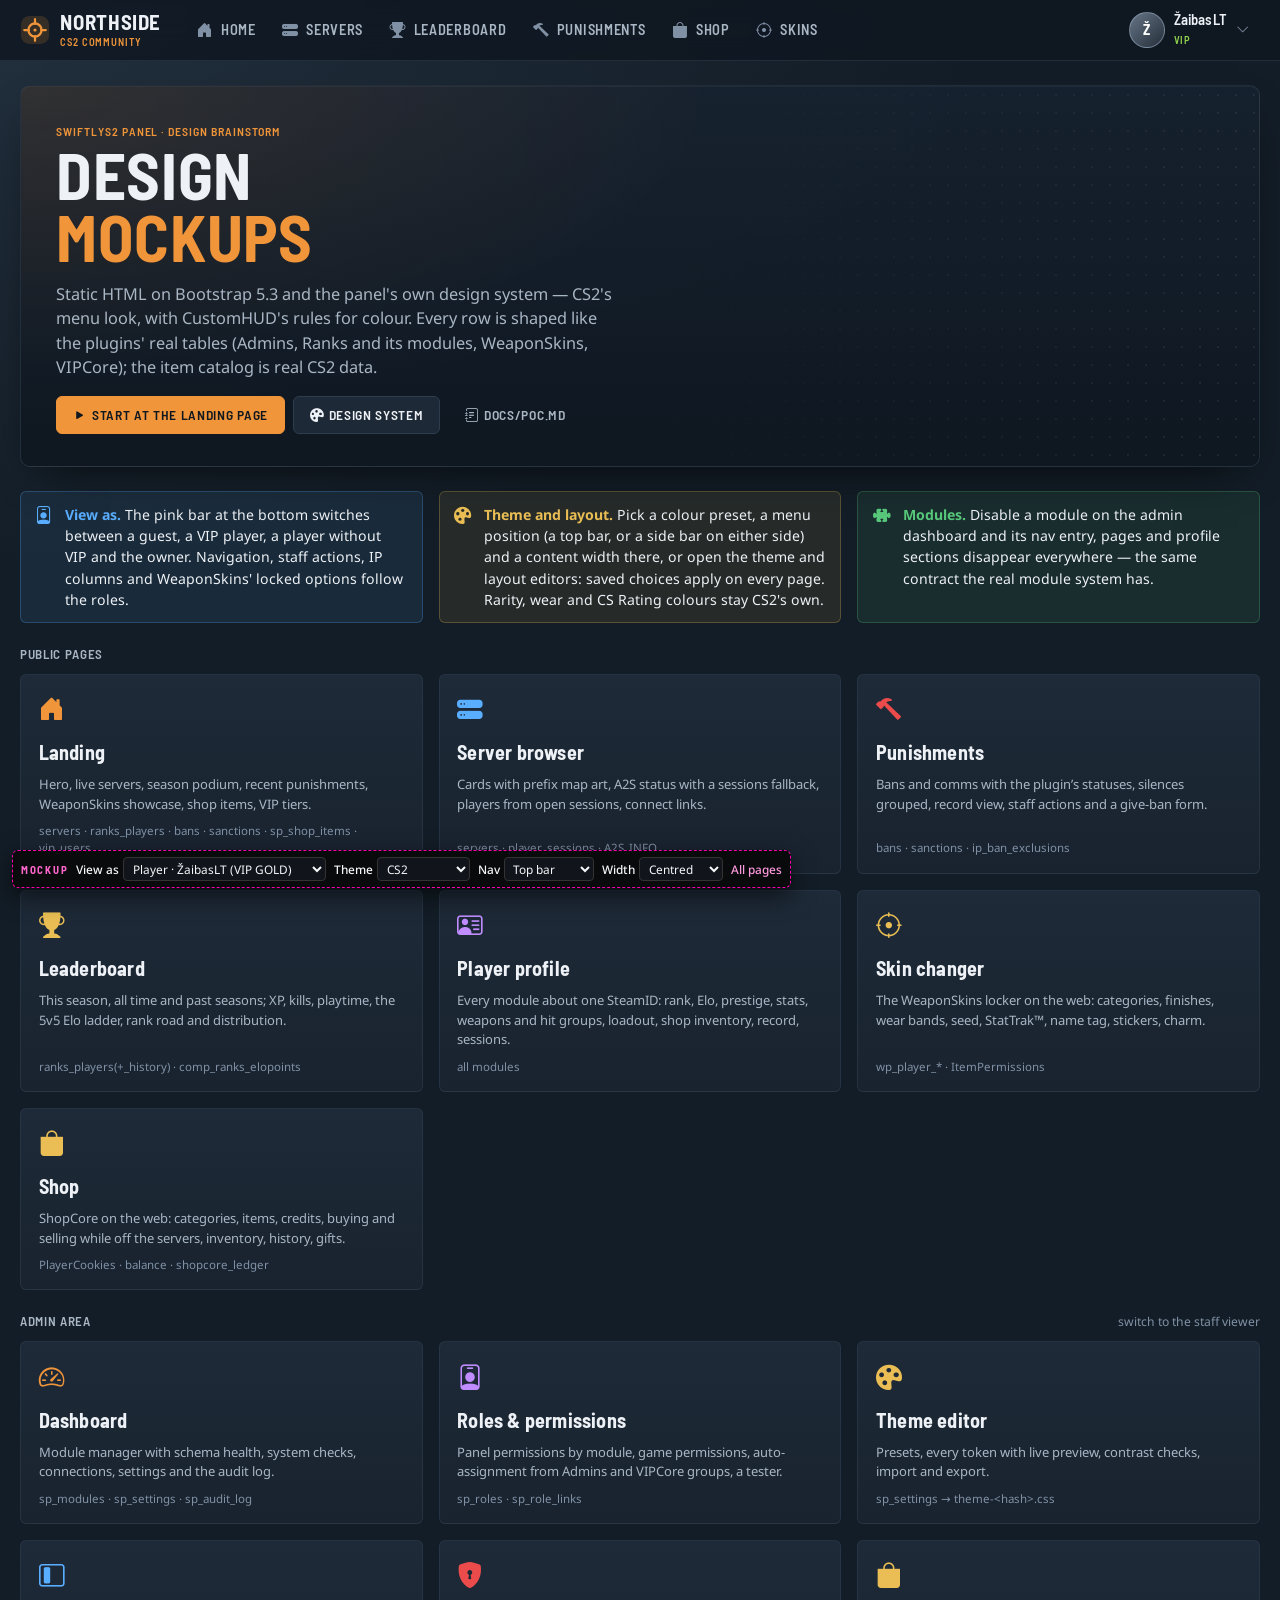
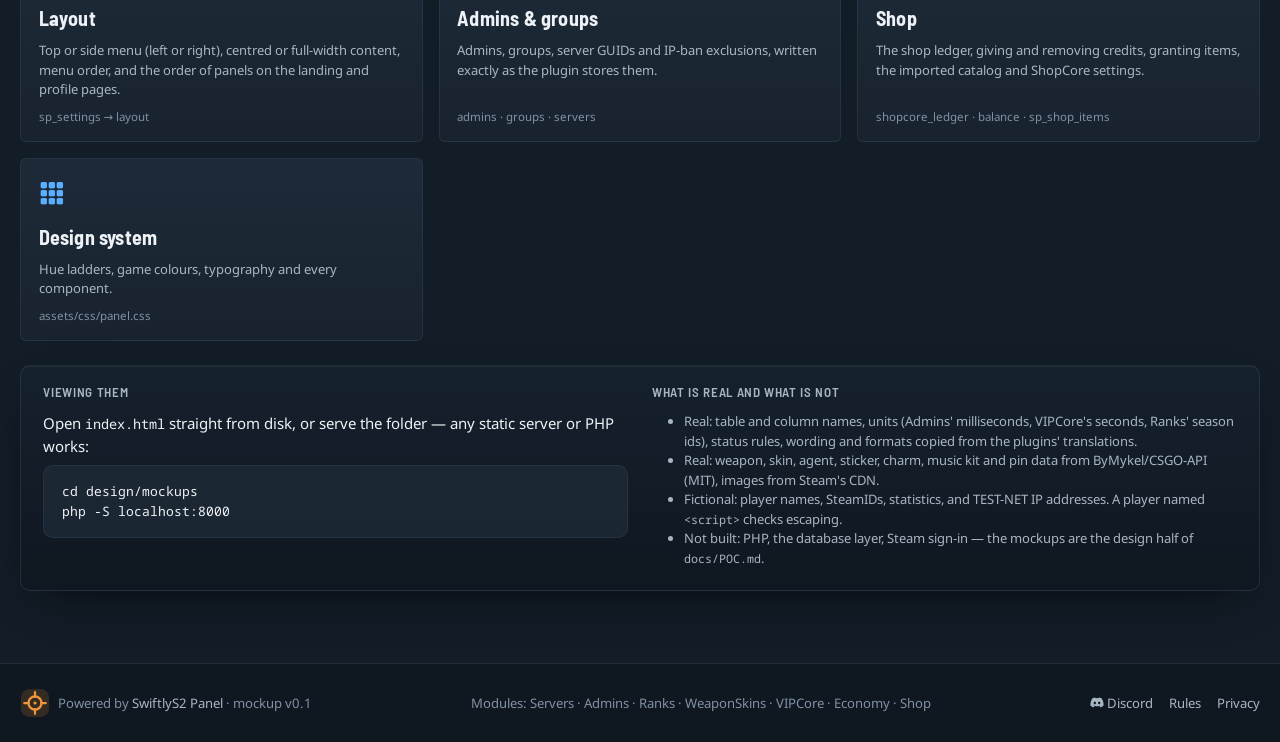
==== commit 27bc98be: "feat: Customizable content panel layouts, navmenu position and order" ====
--- a/design/mockups/index.html
+++ b/design/mockups/index.html
@@ -35,8 +35,8 @@
   <div class="row g-3 mb-4">
     <div class="col-lg-4"><div class="sp-callout h-100"><i class="bi bi-person-badge"></i><div><strong>View as.</strong> The pink bar at the bottom switches between a guest, a VIP player,
       a player without VIP and the owner. Navigation, staff actions, IP columns and WeaponSkins' locked options follow the roles.</div></div></div>
-    <div class="col-lg-4"><div class="sp-callout tone-gold h-100"><i class="bi bi-palette-fill"></i><div><strong>Theme.</strong> Pick a preset there, or open the theme editor:
-      a saved theme applies on every page. One accent re-themes the panel; rarity, wear and CS Rating colours stay CS2's own.</div></div></div>
+    <div class="col-lg-4"><div class="sp-callout tone-gold h-100"><i class="bi bi-palette-fill"></i><div><strong>Theme and layout.</strong> Pick a colour preset, a menu position (a top bar, or a side bar
+      on either side) and a content width there, or open the theme and layout editors: saved choices apply on every page. Rarity, wear and CS Rating colours stay CS2's own.</div></div></div>
     <div class="col-lg-4"><div class="sp-callout tone-success h-100"><i class="bi bi-puzzle-fill"></i><div><strong>Modules.</strong> Disable a module on the admin dashboard and its nav entry,
       pages and profile sections disappear everywhere — the same contract the real module system has.</div></div></div>
   </div>
@@ -84,6 +84,7 @@
     ['admin.html', 'speedometer2', 'tone-accent', 'Dashboard', 'Module manager with schema health, system checks, connections, settings and the audit log.', 'sp_modules · sp_settings · sp_audit_log'],
     ['admin-roles.html', 'person-badge', 'tone-legend', 'Roles & permissions', 'Panel permissions by module, game permissions, auto-assignment from Admins and VIPCore groups, a tester.', 'sp_roles · sp_role_links'],
     ['admin-theme.html', 'palette-fill', 'tone-gold', 'Theme editor', 'Presets, every token with live preview, contrast checks, import and export.', 'sp_settings → theme-<hash>.css'],
+    ['admin-layout.html', 'layout-sidebar-inset', 'tone-info', 'Layout', 'Top or side menu (left or right), centred or full-width content, menu order, and the order of panels on the landing and profile pages.', 'sp_settings → layout'],
     ['admin-admins.html', 'shield-lock-fill', 'tone-danger', 'Admins & groups', 'Admins, groups, server GUIDs and IP-ban exclusions, written exactly as the plugin stores them.', 'admins · groups · servers'],
     ['admin-shop.html', 'bag-fill', 'tone-gold', 'Shop', 'The shop ledger, giving and removing credits, granting items, the imported catalog and ShopCore settings.', 'shopcore_ledger · balance · sp_shop_items'],
     ['design-system.html', 'grid-3x3-gap-fill', 'tone-info', 'Design system', 'Hue ladders, game colours, typography and every component.', 'assets/css/panel.css'],
--- a/design/mockups/assets/css/panel.css
+++ b/design/mockups/assets/css/panel.css
@@ -67,6 +67,9 @@
   --sp-radius-lg: 10px;
   --sp-radius-sm: calc(var(--sp-radius) * .67);
   --sp-radius-pill: calc(var(--sp-radius) * 99);
+  /* Room the top bar takes, which sticky sidebars and toasts clear; a side-bar layout lowers it (section 12). */
+  --sp-sticky-top: 76px;
+  --sp-sidenav-w: 248px;
   /* CS2 sets its UI text in Noto Sans; Barlow Semi Condensed stands in for Stratum2, which is not redistributable. */
   --sp-font-body: "Noto Sans Variable", "Noto Sans", system-ui, -apple-system, "Segoe UI", Roboto, Arial, sans-serif;
   --sp-font-display: "Barlow Semi Condensed", "Noto Sans Variable", "Arial Narrow", system-ui, sans-serif;
@@ -452,6 +455,9 @@
 .min-w-0 { min-width: 0; }
 .text-truncate-2 { display: -webkit-box; -webkit-line-clamp: 2; -webkit-box-orient: vertical; overflow: hidden; }
 .sp-container { width: 100%; max-width: 1360px; margin: 0 auto; padding: 0 1.25rem; }
+/* The layout's full-width option (html.sp-fluid): no cap, and a wider gutter once the window is wide. */
+.sp-fluid .sp-container { max-width: none; }
+@media (min-width: 1600px) { .sp-fluid .sp-container { padding: 0 2rem; } }
 .sp-cols { display: grid; gap: .5rem; grid-template-columns: repeat(var(--n, 4), minmax(0, 1fr)); }
 
 /* =========================================================================================
@@ -471,7 +477,7 @@
 .sp-brand { display: flex; align-items: center; gap: .65rem; color: var(--sp-text); padding-right: .5rem; }
 .sp-brand:hover { color: var(--sp-text); }
 .sp-brand-mark { width: 30px; height: 30px; flex-shrink: 0; }
-.sp-brand-name { font: 700 1.3rem/1 var(--sp-font-display); letter-spacing: .03em; text-transform: uppercase; }
+.sp-brand-name { display: block; font: 700 1.3rem/1 var(--sp-font-display); letter-spacing: .03em; text-transform: uppercase; }
 .sp-brand-sub { font: 600 .66rem/1 var(--sp-font-display); letter-spacing: .08em; text-transform: uppercase; color: var(--sp-accent); }
 .sp-nav { display: flex; align-items: center; gap: .15rem; margin: 0; padding: 0; list-style: none; }
 /* CS2 marks the open menu by colouring its label; the soft plate keeps it findable at a glance. */
@@ -512,6 +518,45 @@
 .sp-footer a { color: var(--sp-text-muted); }
 .sp-footer a:hover { color: var(--sp-text); }
 
+/* Side bar: the same entries down the left or right edge, chosen on Admin -> Layout. Hidden until section 12 turns it on. */
+.sp-sidenav {
+  position: fixed;
+  top: 0;
+  bottom: 0;
+  z-index: 1030;
+  display: none;
+  flex-direction: column;
+  gap: 1rem;
+  width: var(--sp-sidenav-w);
+  padding: 1.1rem .85rem 1rem;
+  background: color-mix(in srgb, var(--sp-surface) 86%, transparent);
+  backdrop-filter: blur(12px) saturate(1.15);
+  -webkit-backdrop-filter: blur(12px) saturate(1.15);
+}
+.sp-sidenav .sp-brand { padding: .15rem .4rem .3rem; }
+.sp-sidenav .sp-search { width: 100%; }
+.sp-sidenav-nav { flex: 1 1 auto; min-height: 0; overflow-y: auto; }
+.sp-sidenav-list { display: flex; flex-direction: column; gap: .15rem; margin: 0; padding: 0; list-style: none; }
+.sp-sidenav-link {
+  display: flex;
+  align-items: center;
+  gap: .75rem;
+  padding: .6rem .75rem;
+  border-radius: var(--sp-radius);
+  color: var(--sp-text-muted);
+  font: 600 1rem/1.15 var(--sp-font-display);
+  letter-spacing: .01em;
+  transition: background-color var(--sp-fast), color var(--sp-fast);
+}
+.sp-sidenav-link .bi { font-size: 1.05rem; color: var(--sp-text-faint); transition: color var(--sp-fast); }
+.sp-sidenav-link:hover { background: var(--sp-hover-wash); color: var(--sp-text); }
+.sp-sidenav-link:hover .bi { color: var(--sp-text); }
+.sp-sidenav-link.active { background: var(--sp-accent-soft); color: var(--sp-accent-strong); }
+.sp-sidenav-link.active .bi { color: var(--sp-accent); }
+.sp-sidenav-sep { height: 1px; margin: .45rem .75rem; background: var(--sp-edge-soft); }
+.sp-sidenav-foot { padding-top: .8rem; border-top: 1px solid var(--sp-edge-soft); }
+.sp-sidenav-foot .sp-user { width: 100%; }
+
 /* =========================================================================================
    5. Shell (CustomHUD's locker) - a dark glass panel over the slate page, like CS2's menu content area
    ========================================================================================= */
@@ -576,7 +621,7 @@
 
 /* Locker: sidebar + page. Entries read like CS2's sidebar: plain labels until hovered or chosen. */
 .sp-locker { display: grid; grid-template-columns: 220px minmax(0, 1fr); gap: 1.25rem; align-items: start; }
-.sp-side { display: flex; flex-direction: column; gap: .2rem; position: sticky; top: 76px; }
+.sp-side { display: flex; flex-direction: column; gap: .2rem; position: sticky; top: var(--sp-sticky-top); }
 .sp-side-item {
   display: flex;
   align-items: center;
@@ -737,6 +782,10 @@
 .sp-table .c { text-align: center; }
 .sp-table.compact tbody td { padding: .38rem .6rem; }
 .sp-table-wrap { overflow-x: auto; margin: -3px 0; }
+/* sq-1..3 are set cumulatively by SP.fit on a .fit wrap, one tier at a time, until its table fits the card. */
+.sp-table-wrap.sq-1 .opt-1, .sp-table-wrap.sq-2 .opt-2, .sp-table-wrap.sq-3 .opt-3 { display: none; }
+.sp-table-wrap.sq-1 .sp-table :is(thead th, tbody td) { padding-left: .5rem; padding-right: .5rem; }
+.sp-table-wrap.sq-1 .sp-table tbody td.opt-1:first-child + td { border-radius: var(--sp-radius) 0 0 var(--sp-radius); }
 
 .sp-rows { display: flex; flex-direction: column; gap: 3px; }
 .sp-row {
@@ -1135,7 +1184,7 @@
 }
 .sp-callout > .bi { color: var(--hue); font-size: 1.1rem; line-height: 1.3; }
 .sp-callout strong { color: var(--hue); }
-.sp-toast-stack { position: fixed; top: 76px; right: 1rem; z-index: 1090; display: flex; flex-direction: column; gap: .5rem; pointer-events: none; }
+.sp-toast-stack { position: fixed; top: var(--sp-sticky-top); right: 1rem; z-index: 1090; display: flex; flex-direction: column; gap: .5rem; pointer-events: none; }
 .sp-toast {
   min-width: 260px;
   max-width: 380px;
@@ -1174,8 +1223,10 @@
   bottom: .75rem;
   z-index: 1100;
   display: flex;
+  flex-wrap: wrap;
   align-items: center;
   gap: .5rem;
+  max-width: calc(100% - 1.5rem);
   padding: .4rem .5rem;
   background: rgba(8, 9, 10, .92);
   border: 1px dashed #ff00aa;
@@ -1210,6 +1261,25 @@
 /* =========================================================================================
    12. Responsive and motion
    ========================================================================================= */
+/* Side-bar layouts (html.sp-nav-left / -right, set by panel.js from the saved layout). */
+@media (min-width: 992px) {
+  .sp-nav-left, .sp-nav-right { --sp-sticky-top: 16px; }
+  .sp-nav-left body { padding-left: var(--sp-sidenav-w); }
+  .sp-nav-right body { padding-right: var(--sp-sidenav-w); }
+  .sp-nav-left .sp-topbar, .sp-nav-right .sp-topbar { display: none; }
+  .sp-nav-left .sp-sidenav, .sp-nav-right .sp-sidenav { display: flex; }
+  .sp-nav-left .sp-sidenav { left: 0; border-right: 1px solid var(--sp-edge-soft); }
+  .sp-nav-right .sp-sidenav { right: 0; border-left: 1px solid var(--sp-edge-soft); }
+  .sp-nav-right .sp-toast-stack { right: calc(var(--sp-sidenav-w) + 1rem); }
+  .sp-nav-left .mock-bar { left: auto; right: .75rem; }
+}
+/* Beside a side bar, a locker's own sidebar leaves too little room until 1366 px: stack it, as on tablets below. */
+@media (min-width: 992px) and (max-width: 1365.98px) {
+  :is(.sp-nav-left, .sp-nav-right) .sp-locker { grid-template-columns: minmax(0, 1fr); }
+  :is(.sp-nav-left, .sp-nav-right) .sp-side { position: static; flex-direction: row; overflow-x: auto; gap: .3rem; padding-bottom: .2rem; }
+  :is(.sp-nav-left, .sp-nav-right) .sp-side-item { width: auto; flex-shrink: 0; background: color-mix(in srgb, var(--sp-text) 4%, transparent); }
+  :is(.sp-nav-left, .sp-nav-right) :is(.sp-side-sep, .sp-side-label) { display: none; }
+}
 /* Seven nav entries (staff with every module on) need the full container width. */
 @media (max-width: 1365.98px) {
   .sp-topbar .sp-search { display: none; }
@@ -1227,7 +1297,7 @@
 }
 @media (max-width: 575.98px) {
   .sp-podium { grid-template-columns: 1fr; }
-  .sp-brand-sub, .sp-brand-name { display: none; }
+  .sp-brand > span { display: none; }
   .sp-topbar-inner { gap: .5rem; }
   .sp-nav { gap: 0; }
   .sp-navlink { padding: 0 .4rem; }
